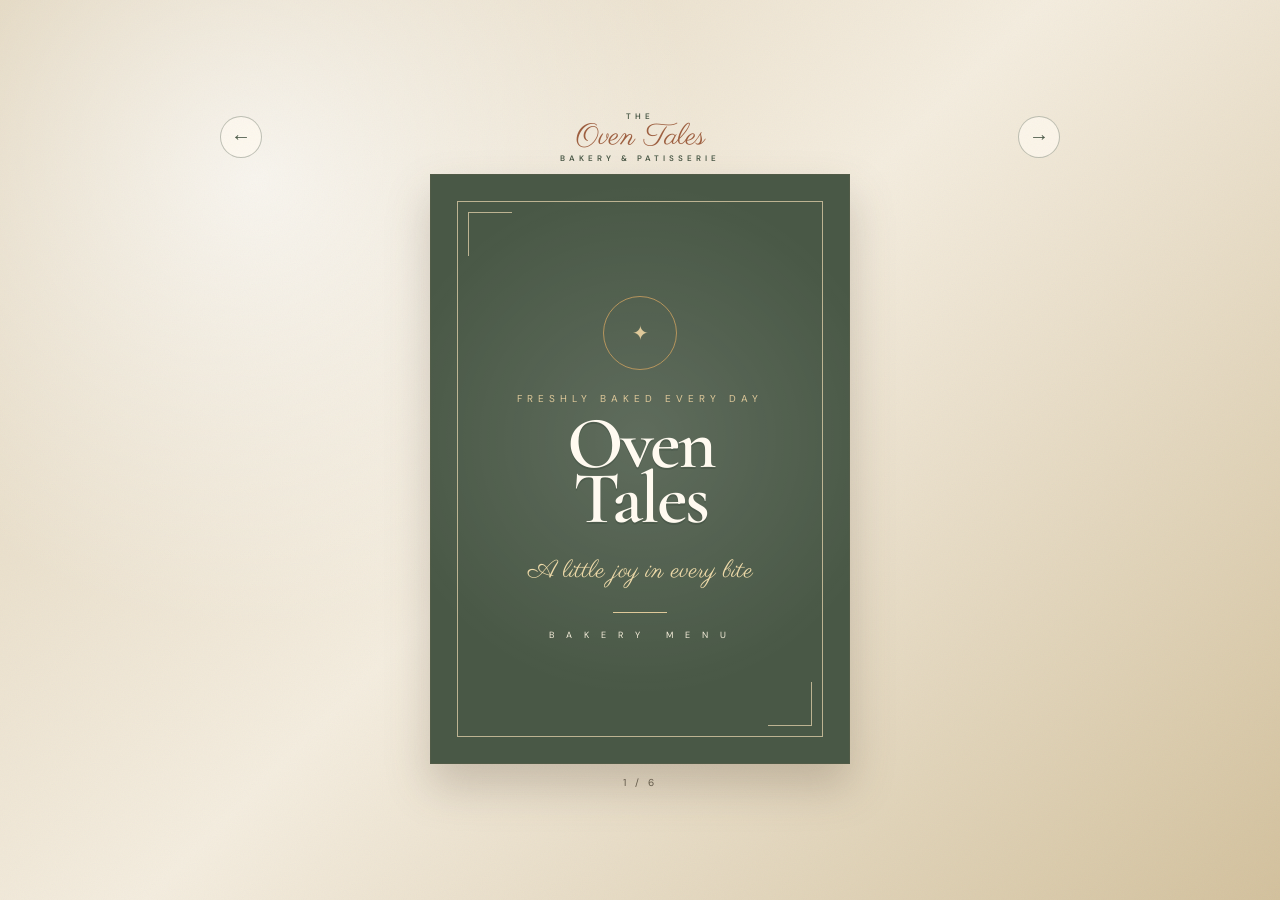
==== index.html @ b7fbc7d6 "first commit" ====
<!doctype html>
<html lang="en">
  <head>
    <meta charset="UTF-8" />
    <meta name="viewport" content="width=device-width, initial-scale=1.0" />
    <title>Oven Tales Bakery Menu</title>
    <link rel="preconnect" href="https://fonts.googleapis.com" />
    <link rel="preconnect" href="https://fonts.gstatic.com" crossorigin />
    <link
      href="https://fonts.googleapis.com/css2?family=Cormorant+Garamond:wght@500;600;700&family=DM+Sans:wght@400;500;600&family=Parisienne&display=swap"
      rel="stylesheet"
    />
    <link rel="stylesheet" href="style.css" />
  </head>
  <body>
    <main class="container">
      <div class="menu-header" aria-label="Oven Tales menu">
        <button class="nav-button" id="prev-page" type="button" aria-label="Previous page">&larr;</button>
        <div class="brand-mark">
          <span class="brand-kicker">THE</span>
          <span class="brand-name">Oven Tales</span>
          <span class="brand-subtitle">BAKERY &amp; PATISSERIE</span>
        </div>
        <button class="nav-button" id="next-page" type="button" aria-label="Next page">&rarr;</button>
      </div>

      <div class="book-wrapper">
        <div class="pages" id="menu-book">
          <article class="page page-num-1 cover-page">
            <div class="cover-border">
              <div class="wheat-mark" aria-hidden="true">
                <span>✦</span>
              </div>
              <p class="cover-kicker">FRESHLY BAKED EVERY DAY</p>
              <h1>Oven<br />Tales</h1>
              <p class="cover-script">A little joy in every bite</p>
              <div class="cover-divider"></div>
              <p class="cover-menu">B A K E R Y &nbsp; M E N U</p>
            </div>
          </article>

          <article class="page page-num-2 menu-page">
            <div class="menu-heading">
              <p class="section-number">01</p>
              <h2>Morning<br />Bakes</h2>
              <p class="section-note">Golden from the oven</p>
            </div>
            <div class="menu-list">
              <div class="menu-item">
                <div><h3>Butter Croissant</h3><p>Flaky, honey-glazed layers</p></div>
                <strong>₹145</strong>
              </div>
              <div class="menu-item">
                <div><h3>Almond Pain Au Chocolat</h3><p>Dark chocolate, toasted almonds</p></div>
                <strong>₹195</strong>
              </div>
              <div class="menu-item">
                <div><h3>Cinnamon Roll</h3><p>Brown sugar, cream cheese glaze</p></div>
                <strong>₹165</strong>
              </div>
              <div class="menu-item">
                <div><h3>Blueberry Danish</h3><p>Vanilla cream, fresh berries</p></div>
                <strong>₹185</strong>
              </div>
            </div>
          </article>

          <article class="page page-num-3 menu-page warm-page">
            <div class="menu-heading">
              <p class="section-number">02</p>
              <h2>Fresh<br />Breads</h2>
              <p class="section-note">Slow fermented &amp; crusty</p>
            </div>
            <div class="menu-list">
              <div class="menu-item">
                <div><h3>Rustic Sourdough</h3><p>48-hour fermented loaf</p></div>
                <strong>₹240</strong>
              </div>
              <div class="menu-item">
                <div><h3>Rosemary Focaccia</h3><p>Olive oil, sea salt, herbs</p></div>
                <strong>₹220</strong>
              </div>
              <div class="menu-item">
                <div><h3>Country Baguette</h3><p>Crisp crust, soft centre</p></div>
                <strong>₹180</strong>
              </div>
              <div class="menu-item">
                <div><h3>Multigrain Loaf</h3><p>Seeds, oats, honey</p></div>
                <strong>₹260</strong>
              </div>
            </div>
          </article>

          <article class="page page-num-4 menu-page">
            <div class="menu-heading">
              <p class="section-number">03</p>
              <h2>Cakes &amp;<br />Patisserie</h2>
              <p class="section-note">Made for sweet moments</p>
            </div>
            <div class="menu-list">
              <div class="menu-item">
                <div><h3>Tiramisu</h3><p>Espresso, mascarpone, cocoa</p></div>
                <strong>₹280</strong>
              </div>
              <div class="menu-item">
                <div><h3>Chocolate Mousse</h3><p>70% dark chocolate, cream</p></div>
                <strong>₹260</strong>
              </div>
              <div class="menu-item">
                <div><h3>Berry Chantilly</h3><p>Sponge, berries, vanilla cream</p></div>
                <strong>₹295</strong>
              </div>
              <div class="menu-item">
                <div><h3>Caramel Eclair</h3><p>Choux, salted caramel custard</p></div>
                <strong>₹210</strong>
              </div>
            </div>
          </article>

          <article class="page page-num-5 menu-page warm-page">
            <div class="menu-heading">
              <p class="section-number">04</p>
              <h2>Coffee &amp;<br />Drinks</h2>
              <p class="section-note">The perfect pairing</p>
            </div>
            <div class="menu-list">
              <div class="menu-item">
                <div><h3>Café Latte</h3><p>Espresso, steamed milk</p></div>
                <strong>₹180</strong>
              </div>
              <div class="menu-item">
                <div><h3>Vienna Mocha</h3><p>Cocoa, espresso, whipped cream</p></div>
                <strong>₹210</strong>
              </div>
              <div class="menu-item">
                <div><h3>Belgian Hot Chocolate</h3><p>Rich chocolate, vanilla</p></div>
                <strong>₹225</strong>
              </div>
              <div class="menu-item">
                <div><h3>Berry Iced Tea</h3><p>Black tea, berries, citrus</p></div>
                <strong>₹195</strong>
              </div>
            </div>
          </article>

          <article class="page page-num-6 end-page">
            <div class="cover-border">
              <p class="end-kicker">VISIT US</p>
              <h2>Made with love,<br />served with a smile.</h2>
              <div class="end-details">
                <p>12 Willow Lane, Bengaluru</p>
                <p>Mon–Sun · 8:00 AM–9:00 PM</p>
                <p class="phone">+91 98765 43210</p>
              </div>
              <p class="cover-script">Stay for a while</p>
            </div>
          </article>
        </div>
      </div>
      <p class="page-indicator"><span id="current-page">1</span> / 6</p>
    </main>

    <script
      src="https://code.jquery.com/jquery-3.7.1.min.js"
      integrity="sha256-/JqT3SQfawRcv/BIHPThkBvs0OEvtFFmqPF/lYI/Cxo="
      crossorigin="anonymous"
    ></script>
    <script src="app.js"></script>
  </body>
</html>
---- style.css ----
@import url("https://fonts.googleapis.com/css2?family=Cormorant+Garamond:wght@500;600;700&family=DM+Sans:wght@400;500;600&family=Parisienne&display=swap");

*,
*::before,
*::after {
  box-sizing: border-box;
}

:root {
  --cream: #f5ead7;
  --paper: #fffaf0;
  --ink: #343126;
  --green: #495846;
  --gold: #b6955d;
  --rust: #9d5d3d;
}

body {
  margin: 0;
  min-height: 100vh;
  color: var(--ink);
  background:
    radial-gradient(
      circle at 20% 20%,
      rgba(255, 255, 255, 0.7),
      transparent 28rem
    ),
    linear-gradient(135deg, #dfd2b7 0%, #f4eddf 48%, #d3c19d 100%);
  font-family: "DM Sans", sans-serif;
  overflow-x: hidden;
}

body::before {
  content: "";
  position: fixed;
  inset: 0;
  opacity: 0.16;
  pointer-events: none;
  background-image: url("data:image/svg+xml,%3Csvg xmlns='http://www.w3.org/2000/svg' width='100' height='100'%3E%3Cfilter id='n'%3E%3CfeTurbulence type='fractalNoise' baseFrequency='.85' numOctaves='2' stitchTiles='stitch'/%3E%3C/filter%3E%3Crect width='100%25' height='100%25' filter='url(%23n)' opacity='.28'/%3E%3C/svg%3E");
}

.container {
  min-height: 100vh;
  display: flex;
  flex-direction: column;
  align-items: center;
  justify-content: center;
  padding: 20px;
}

.menu-header {
  width: min(840px, calc(100vw - 40px));
  display: grid;
  grid-template-columns: 72px 1fr 72px;
  align-items: center;
  margin-bottom: 12px;
}

.brand-mark {
  justify-self: center;
  display: grid;
  text-align: center;
  line-height: 1;
}

.brand-kicker,
.brand-subtitle {
  font-size: 8px;
  letter-spacing: 4px;
  color: var(--green);
  font-weight: 600;
}

.brand-name {
  margin: 2px 0;
  color: var(--rust);
  font-family: "Parisienne", cursive;
  font-size: 30px;
}

.nav-button {
  width: 42px;
  height: 42px;
  border: 1px solid rgba(73, 88, 70, 0.35);
  border-radius: 50%;
  background: rgba(255, 250, 240, 0.72);
  color: var(--green);
  font-size: 20px;
  cursor: pointer;
  transition: 180ms ease;
  justify-self: start;
}

.nav-button:last-child {
  justify-self: end;
}

.nav-button:hover {
  background: var(--green);
  color: white;
  transform: translateY(-2px);
}

.book-wrapper {
  position: relative;
  width: min(840px, calc(100vw - 40px));
  height: 590px;
  filter: drop-shadow(0 22px 22px rgba(63, 47, 28, 0.22));
}

.pages {
  user-select: none;
}

.pages .page {
  background:
    linear-gradient(
      90deg,
      rgba(124, 92, 55, 0.06),
      transparent 4%,
      transparent 96%,
      rgba(124, 92, 55, 0.07)
    ),
    var(--paper);
  overflow: hidden;
  border: 1px solid rgba(137, 112, 78, 0.12);
}

.cover-page,
.end-page {
  background:
    radial-gradient(
      circle at 50% 45%,
      rgba(255, 255, 255, 0.12),
      transparent 16rem
    ),
    var(--green) !important;
  color: #fffaf0;
  text-align: center;
}

.cover-border {
  position: absolute;
  inset: 26px;
  border: 1px solid rgba(238, 218, 178, 0.7);
  display: flex;
  flex-direction: column;
  align-items: center;
  justify-content: center;
  padding: 30px;
}

.cover-border::before,
.cover-border::after {
  content: "";
  position: absolute;
  width: 44px;
  height: 44px;
  border-style: solid;
  border-color: rgba(238, 218, 178, 0.7);
}

.cover-border::before {
  left: 10px;
  top: 10px;
  border-width: 1px 0 0 1px;
}

.cover-border::after {
  right: 10px;
  bottom: 10px;
  border-width: 0 1px 1px 0;
}

.wheat-mark {
  width: 74px;
  height: 74px;
  border: 1px solid var(--gold);
  border-radius: 50%;
  display: grid;
  place-items: center;
  color: #dfc99a;
  margin-bottom: 22px;
  font-size: 20px;
}

.cover-kicker,
.end-kicker {
  margin: 0 0 12px;
  font-size: 10px;
  letter-spacing: 5px;
  color: #dfc99a;
}

.cover-page h1 {
  margin: 0;
  font-family: "Cormorant Garamond", serif;
  font-size: 74px;
  line-height: 0.74;
  font-weight: 600;
  letter-spacing: -3px;
  text-shadow: 0 2px rgba(28, 45, 34, 0.2);
}

.cover-script {
  margin: 28px 0 18px;
  font-family: "Parisienne", cursive;
  font-size: 25px;
  color: #eedaa9;
}

.cover-divider {
  width: 54px;
  height: 1px;
  background: #dfc99a;
  margin: 6px 0 16px;
}

.cover-menu {
  margin: 0;
  font-size: 9px;
  letter-spacing: 5px;
  color: #f7efdc;
}

.menu-page {
  display: flex;
  flex-direction: column;
  padding: 42px 44px 34px;
  background:
    radial-gradient(
      circle at 85% 15%,
      rgba(182, 149, 93, 0.08),
      transparent 7rem
    ),
    linear-gradient(
      90deg,
      transparent 49.8%,
      rgba(143, 116, 79, 0.08) 50%,
      transparent 50.2%
    );
}

.menu-page::after {
  content: "";
  position: absolute;
  right: 24px;
  bottom: 24px;
  width: 42px;
  height: 42px;
  border-right: 1px solid rgba(182, 149, 93, 0.35);
  border-bottom: 1px solid rgba(182, 149, 93, 0.35);
}

.warm-page {
  background:
    radial-gradient(
      circle at 15% 80%,
      rgba(157, 93, 61, 0.06),
      transparent 8rem
    ),
    var(--paper);
}

.menu-heading {
  height: 178px;
  border-bottom: 1px solid rgba(73, 88, 70, 0.18);
  position: relative;
  text-align: center;
}

.section-number {
  position: absolute;
  top: 2px;
  left: 0;
  margin: 0;
  color: var(--gold);
  font-family: "Cormorant Garamond", serif;
  font-size: 13px;
  letter-spacing: 2px;
}

.menu-heading h2 {
  margin: 5px 0 4px;
  color: var(--green);
  font-family: "Cormorant Garamond", serif;
  font-size: 44px;
  line-height: 0.88;
  font-weight: 600;
  letter-spacing: -1px;
}

.section-note {
  margin: 12px 0 0;
  font-family: "Parisienne", cursive;
  color: var(--rust);
  font-size: 18px;
}

.menu-list {
  flex: 1;
  display: flex;
  flex-direction: column;
  justify-content: space-around;
  padding: 12px 4px 4px;
}

.menu-item {
  display: grid;
  grid-template-columns: 1fr auto;
  gap: 16px;
  align-items: end;
  border-bottom: 1px dotted rgba(73, 88, 70, 0.22);
  padding: 8px 0 9px;
}

.menu-item h3 {
  margin: 0 0 4px;
  color: var(--ink);
  font-family: "Cormorant Garamond", serif;
  font-size: 19px;
  line-height: 1;
  font-weight: 700;
}

.menu-item p {
  margin: 0;
  color: #817966;
  font-size: 10px;
  letter-spacing: 0.2px;
}

.menu-item strong {
  color: var(--rust);
  font-family: "Cormorant Garamond", serif;
  font-size: 18px;
  min-width: 54px;
  text-align: right;
}

.end-page h2 {
  margin: 18px 0 28px;
  font-family: "Cormorant Garamond", serif;
  font-size: 38px;
  line-height: 1;
  font-weight: 600;
}

.end-details {
  font-size: 10px;
  line-height: 1.7;
  letter-spacing: 1px;
  text-transform: uppercase;
  color: #e7dcc2;
}

.end-details p {
  margin: 3px 0;
}

.end-details .phone {
  color: #eedaa9;
  margin-top: 12px;
}

.page-indicator {
  margin: 12px 0 0;
  color: #655d4d;
  font-size: 10px;
  letter-spacing: 3px;
}

.pages .page-wrapper {
  background: transparent;
}

@media (max-width: 900px) {
  .container {
    justify-content: flex-start;
    padding-top: 18px;
  }

  .book-wrapper {
    height: min(590px, calc((100vw - 40px) * 0.702));
  }

  .menu-header {
    margin-bottom: 8px;
  }
}

@media (max-width: 520px) {
  .container {
    padding: 10px;
  }

  .menu-header,
  .book-wrapper {
    width: calc(100vw - 20px);
  }

  .menu-header {
    grid-template-columns: 44px 1fr 44px;
  }

  .nav-button {
    width: 36px;
    height: 36px;
  }

  .brand-name {
    font-size: 24px;
  }

  .book-wrapper {
    height: calc((100vw - 20px) * 1.404);
  }

  .cover-border {
    inset: 14px;
  }

  .menu-page {
    padding: 20px 20px 16px;
  }

  .menu-heading {
    height: 130px;
  }

  .menu-heading h2 {
    font-size: 31px;
  }

  .menu-item h3 {
    font-size: 15px;
  }

  .menu-item p {
    font-size: 8px;
  }

  .menu-item strong {
    font-size: 14px;
  }
}
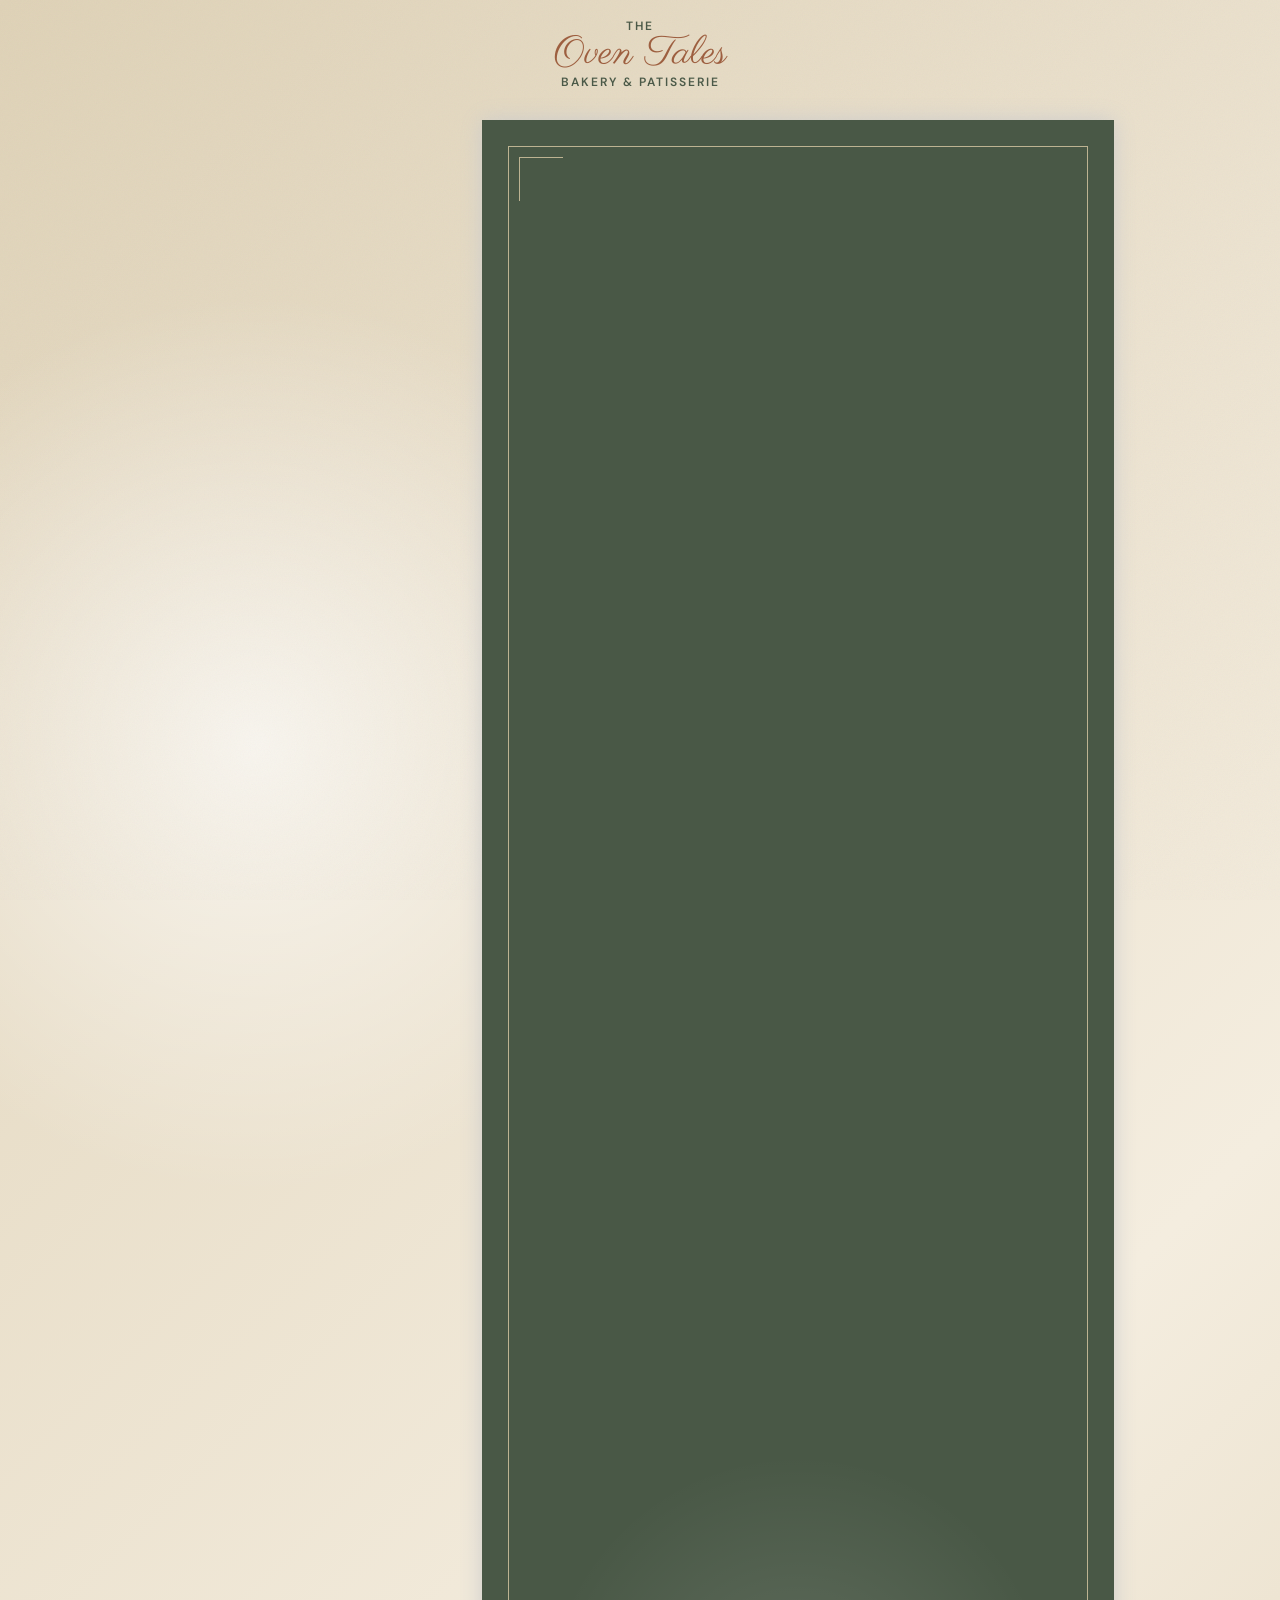
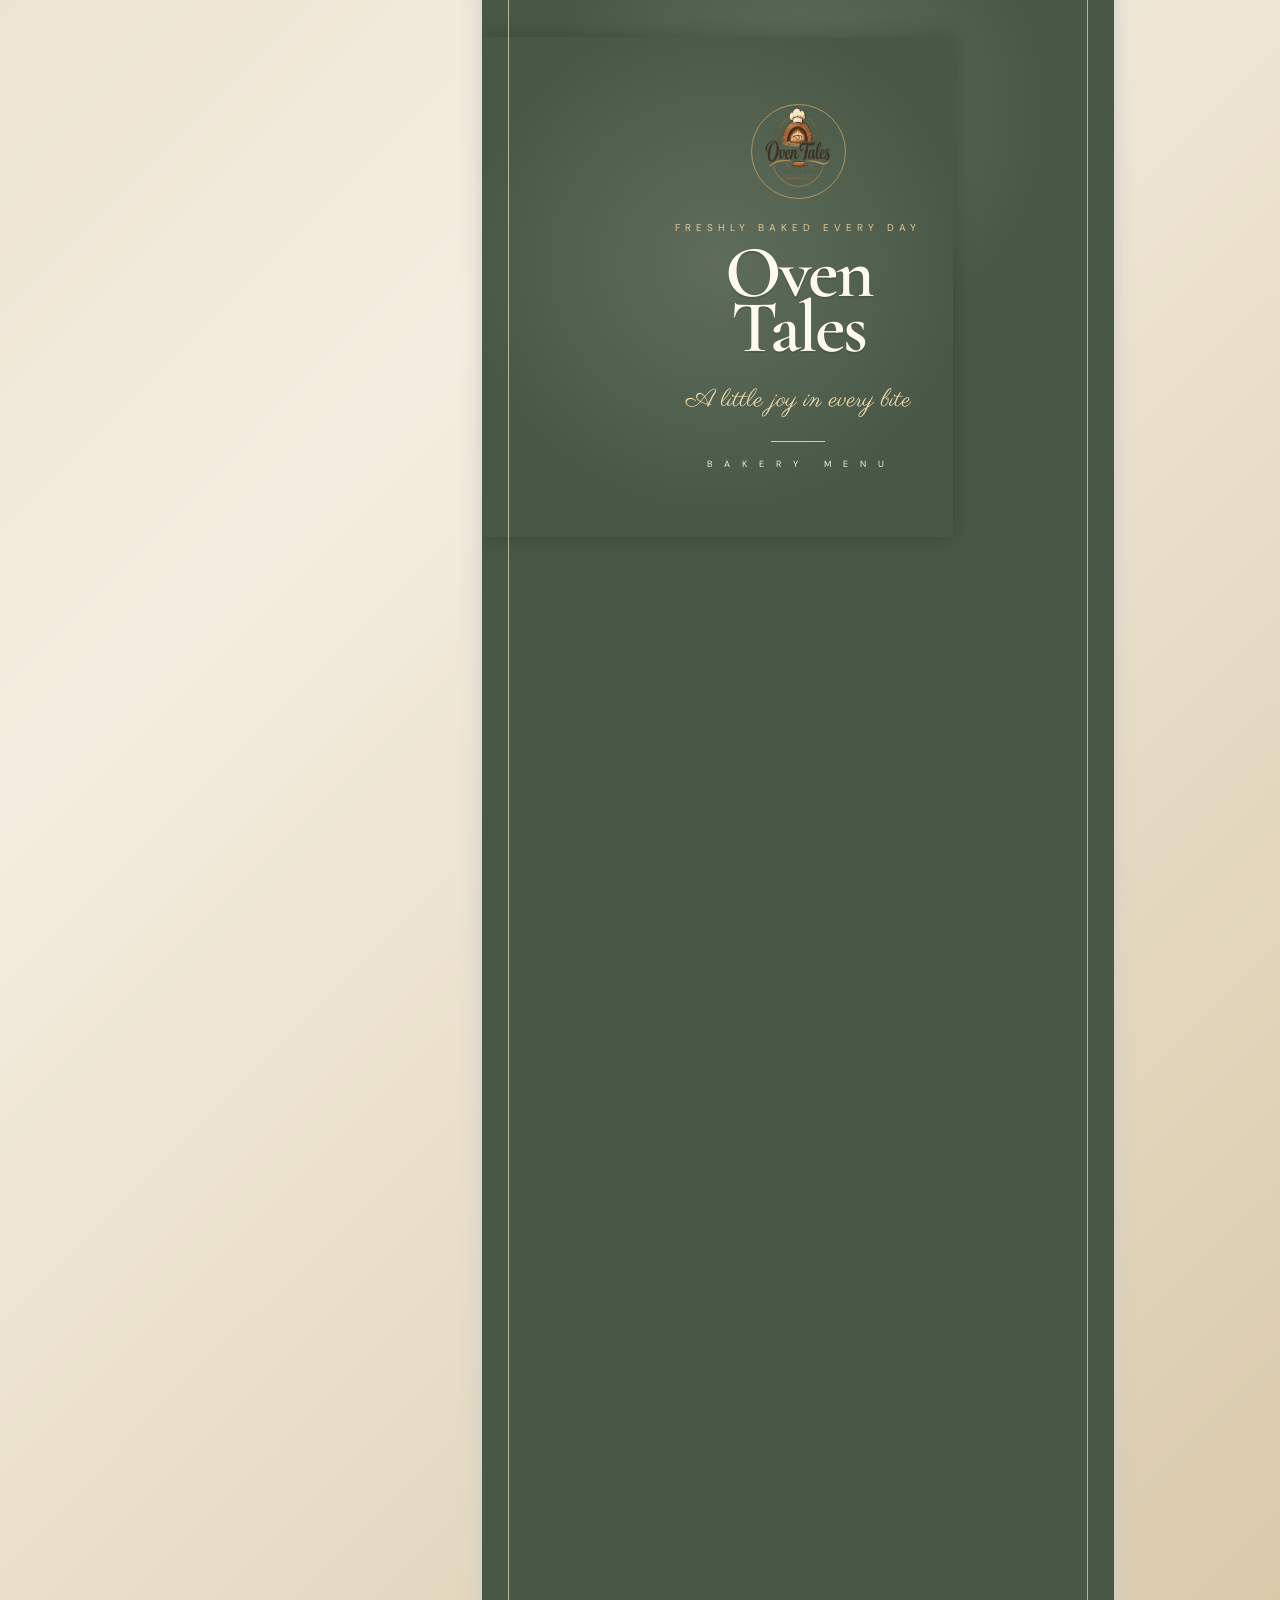
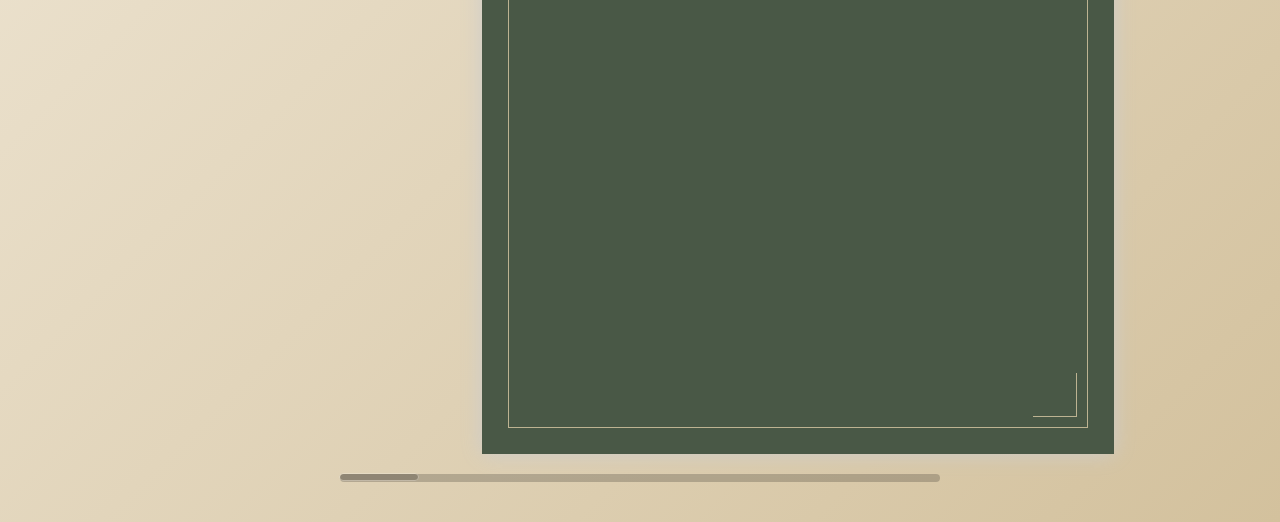
==== commit 0348d2c3: "fix the page flip glich" ====
--- a/index.html
+++ b/index.html
@@ -1,170 +1,450 @@
 <!doctype html>
 <html lang="en">
   <head>
-    <meta charset="UTF-8" />
-    <meta name="viewport" content="width=device-width, initial-scale=1.0" />
-    <title>Oven Tales Bakery Menu</title>
-    <link rel="preconnect" href="https://fonts.googleapis.com" />
-    <link rel="preconnect" href="https://fonts.gstatic.com" crossorigin />
-    <link
-      href="https://fonts.googleapis.com/css2?family=Cormorant+Garamond:wght@500;600;700&family=DM+Sans:wght@400;500;600&family=Parisienne&display=swap"
-      rel="stylesheet"
-    />
-    <link rel="stylesheet" href="style.css" />
+    <script
+      type="text/javascript"
+      src="public/extras/jquery.min.1.7.js"
+    ></script>
+    <script
+      type="text/javascript"
+      src="public/extras/jquery-ui-1.8.20.custom.min.js"
+    ></script>
+    <script
+      type="text/javascript"
+      src="public/extras/jquery.mousewheel.min.js"
+    ></script>
+    <script
+      type="text/javascript"
+      src="public/extras/modernizr.2.5.3.min.js"
+    ></script>
+    <script type="text/javascript" src="public/lib/hash.js"></script>
   </head>
   <body>
-    <main class="container">
+    <div id="canvas">
       <div class="menu-header" aria-label="Oven Tales menu">
-        <button class="nav-button" id="prev-page" type="button" aria-label="Previous page">&larr;</button>
         <div class="brand-mark">
           <span class="brand-kicker">THE</span>
           <span class="brand-name">Oven Tales</span>
           <span class="brand-subtitle">BAKERY &amp; PATISSERIE</span>
         </div>
-        <button class="nav-button" id="next-page" type="button" aria-label="Next page">&rarr;</button>
       </div>
 
-      <div class="book-wrapper">
-        <div class="pages" id="menu-book">
-          <article class="page page-num-1 cover-page">
-            <div class="cover-border">
-              <div class="wheat-mark" aria-hidden="true">
-                <span>✦</span>
-              </div>
-              <p class="cover-kicker">FRESHLY BAKED EVERY DAY</p>
-              <h1>Oven<br />Tales</h1>
-              <p class="cover-script">A little joy in every bite</p>
-              <div class="cover-divider"></div>
-              <p class="cover-menu">B A K E R Y &nbsp; M E N U</p>
-            </div>
-          </article>
-
-          <article class="page page-num-2 menu-page">
-            <div class="menu-heading">
-              <p class="section-number">01</p>
-              <h2>Morning<br />Bakes</h2>
-              <p class="section-note">Golden from the oven</p>
-            </div>
-            <div class="menu-list">
-              <div class="menu-item">
-                <div><h3>Butter Croissant</h3><p>Flaky, honey-glazed layers</p></div>
-                <strong>₹145</strong>
-              </div>
-              <div class="menu-item">
-                <div><h3>Almond Pain Au Chocolat</h3><p>Dark chocolate, toasted almonds</p></div>
-                <strong>₹195</strong>
-              </div>
-              <div class="menu-item">
-                <div><h3>Cinnamon Roll</h3><p>Brown sugar, cream cheese glaze</p></div>
-                <strong>₹165</strong>
-              </div>
-              <div class="menu-item">
-                <div><h3>Blueberry Danish</h3><p>Vanilla cream, fresh berries</p></div>
-                <strong>₹185</strong>
-              </div>
-            </div>
-          </article>
-
-          <article class="page page-num-3 menu-page warm-page">
-            <div class="menu-heading">
-              <p class="section-number">02</p>
-              <h2>Fresh<br />Breads</h2>
-              <p class="section-note">Slow fermented &amp; crusty</p>
-            </div>
-            <div class="menu-list">
-              <div class="menu-item">
-                <div><h3>Rustic Sourdough</h3><p>48-hour fermented loaf</p></div>
-                <strong>₹240</strong>
-              </div>
-              <div class="menu-item">
-                <div><h3>Rosemary Focaccia</h3><p>Olive oil, sea salt, herbs</p></div>
-                <strong>₹220</strong>
-              </div>
-              <div class="menu-item">
-                <div><h3>Country Baguette</h3><p>Crisp crust, soft centre</p></div>
-                <strong>₹180</strong>
-              </div>
-              <div class="menu-item">
-                <div><h3>Multigrain Loaf</h3><p>Seeds, oats, honey</p></div>
-                <strong>₹260</strong>
-              </div>
-            </div>
-          </article>
-
-          <article class="page page-num-4 menu-page">
-            <div class="menu-heading">
-              <p class="section-number">03</p>
-              <h2>Cakes &amp;<br />Patisserie</h2>
-              <p class="section-note">Made for sweet moments</p>
-            </div>
-            <div class="menu-list">
-              <div class="menu-item">
-                <div><h3>Tiramisu</h3><p>Espresso, mascarpone, cocoa</p></div>
-                <strong>₹280</strong>
-              </div>
-              <div class="menu-item">
-                <div><h3>Chocolate Mousse</h3><p>70% dark chocolate, cream</p></div>
-                <strong>₹260</strong>
-              </div>
-              <div class="menu-item">
-                <div><h3>Berry Chantilly</h3><p>Sponge, berries, vanilla cream</p></div>
-                <strong>₹295</strong>
-              </div>
-              <div class="menu-item">
-                <div><h3>Caramel Eclair</h3><p>Choux, salted caramel custard</p></div>
-                <strong>₹210</strong>
-              </div>
-            </div>
-          </article>
-
-          <article class="page page-num-5 menu-page warm-page">
-            <div class="menu-heading">
-              <p class="section-number">04</p>
-              <h2>Coffee &amp;<br />Drinks</h2>
-              <p class="section-note">The perfect pairing</p>
-            </div>
-            <div class="menu-list">
-              <div class="menu-item">
-                <div><h3>Café Latte</h3><p>Espresso, steamed milk</p></div>
-                <strong>₹180</strong>
-              </div>
-              <div class="menu-item">
-                <div><h3>Vienna Mocha</h3><p>Cocoa, espresso, whipped cream</p></div>
-                <strong>₹210</strong>
-              </div>
-              <div class="menu-item">
-                <div><h3>Belgian Hot Chocolate</h3><p>Rich chocolate, vanilla</p></div>
-                <strong>₹225</strong>
-              </div>
-              <div class="menu-item">
-                <div><h3>Berry Iced Tea</h3><p>Black tea, berries, citrus</p></div>
-                <strong>₹195</strong>
-              </div>
-            </div>
-          </article>
-
-          <article class="page page-num-6 end-page">
-            <div class="cover-border">
-              <p class="end-kicker">VISIT US</p>
-              <h2>Made with love,<br />served with a smile.</h2>
-              <div class="end-details">
-                <p>12 Willow Lane, Bengaluru</p>
-                <p>Mon–Sun · 8:00 AM–9:00 PM</p>
-                <p class="phone">+91 98765 43210</p>
-              </div>
-              <p class="cover-script">Stay for a while</p>
-            </div>
-          </article>
+      <div id="book-zoom">
+        <div class="sample-docs">
+          <div class="hard cover-page">
+            <article class="page page-num-1 cover-page">
+              <div class="cover-border">
+                <div class="wheat-mark" aria-hidden="true">
+                  <span><img src="./public/pics/backery_logo.png" alt="backery_logo"></span>
+                </div>
+                <p class="cover-kicker">FRESHLY BAKED EVERY DAY</p>
+                <h1>Oven<br />Tales</h1>
+                <p class="cover-script">A little joy in every bite</p>
+                <div class="cover-divider"></div>
+                <p class="cover-menu">B A K E R Y &nbsp; M E N U</p>
+              </div>
+            </article>
+          </div>
+          <div class="hard">
+            <article class="page page-num-2 menu-page">
+              <div class="menu-heading">
+                <p class="section-number">01</p>
+                <h2>Morning<br />Bakes</h2>
+                <p class="section-note">Golden from the oven</p>
+              </div>
+              <div class="menu-list">
+                <div class="menu-item">
+                  <div>
+                    <h3>Butter Croissant</h3>
+                    <p>Flaky, honey-glazed layers</p>
+                  </div>
+                  <strong>₹145</strong>
+                </div>
+                <div class="menu-item">
+                  <div>
+                    <h3>Almond Pain Au Chocolat</h3>
+                    <p>Dark chocolate, toasted almonds</p>
+                  </div>
+                  <strong>₹195</strong>
+                </div>
+                <div class="menu-item">
+                  <div>
+                    <h3>Cinnamon Roll</h3>
+                    <p>Brown sugar, cream cheese glaze</p>
+                  </div>
+                  <strong>₹165</strong>
+                </div>
+                <div class="menu-item">
+                  <div>
+                    <h3>Blueberry Danish</h3>
+                    <p>Vanilla cream, fresh berries</p>
+                  </div>
+                  <strong>₹185</strong>
+                </div>
+              </div>
+            </article>
+          </div>
+          
+          <div class="page">
+            <article class="page page-num-3 menu-page warm-page">
+              <div class="menu-heading">
+                <p class="section-number">02</p>
+                <h2>Fresh<br />Breads</h2>
+                <p class="section-note">Slow fermented &amp; crusty</p>
+              </div>
+              <div class="menu-list">
+                <div class="menu-item">
+                  <div>
+                    <h3>Rustic Sourdough</h3>
+                    <p>48-hour fermented loaf</p>
+                  </div>
+                  <strong>₹240</strong>
+                </div>
+                <div class="menu-item">
+                  <div>
+                    <h3>Rosemary Focaccia</h3>
+                    <p>Olive oil, sea salt, herbs</p>
+                  </div>
+                  <strong>₹220</strong>
+                </div>
+                <div class="menu-item">
+                  <div>
+                    <h3>Country Baguette</h3>
+                    <p>Crisp crust, soft centre</p>
+                  </div>
+                  <strong>₹180</strong>
+                </div>
+                <div class="menu-item">
+                  <div>
+                    <h3>Multigrain Loaf</h3>
+                    <p>Seeds, oats, honey</p>
+                  </div>
+                  <strong>₹260</strong>
+                </div>
+              </div>
+            </article>
+          </div>
+          <div class="page">
+            <article class="page page-num-4 menu-page">
+              <div class="menu-heading">
+                <p class="section-number">03</p>
+                <h2>Cakes &amp;<br />Patisserie</h2>
+                <p class="section-note">Made for sweet moments</p>
+              </div>
+              <div class="menu-list">
+                <div class="menu-item">
+                  <div>
+                    <h3>Tiramisu</h3>
+                    <p>Espresso, mascarpone, cocoa</p>
+                  </div>
+                  <strong>₹280</strong>
+                </div>
+                <div class="menu-item">
+                  <div>
+                    <h3>Chocolate Mousse</h3>
+                    <p>70% dark chocolate, cream</p>
+                  </div>
+                  <strong>₹260</strong>
+                </div>
+                <div class="menu-item">
+                  <div>
+                    <h3>Berry Chantilly</h3>
+                    <p>Sponge, berries, vanilla cream</p>
+                  </div>
+                  <strong>₹295</strong>
+                </div>
+                <div class="menu-item">
+                  <div>
+                    <h3>Caramel Eclair</h3>
+                    <p>Choux, salted caramel custard</p>
+                  </div>
+                  <strong>₹210</strong>
+                </div>
+              </div>
+            </article>
+          </div>
+          <div class="hard">
+            <article class="page page-num-5 menu-page warm-page">
+              <div class="menu-heading">
+                <p class="section-number">04</p>
+                <h2>Coffee &amp;<br />Drinks</h2>
+                <p class="section-note">The perfect pairing</p>
+              </div>
+              <div class="menu-list">
+                <div class="menu-item">
+                  <div>
+                    <h3>Café Latte</h3>
+                    <p>Espresso, steamed milk</p>
+                  </div>
+                  <strong>₹180</strong>
+                </div>
+                <div class="menu-item">
+                  <div>
+                    <h3>Vienna Mocha</h3>
+                    <p>Cocoa, espresso, whipped cream</p>
+                  </div>
+                  <strong>₹210</strong>
+                </div>
+                <div class="menu-item">
+                  <div>
+                    <h3>Belgian Hot Chocolate</h3>
+                    <p>Rich chocolate, vanilla</p>
+                  </div>
+                  <strong>₹225</strong>
+                </div>
+                <div class="menu-item">
+                  <div>
+                    <h3>Berry Iced Tea</h3>
+                    <p>Black tea, berries, citrus</p>
+                  </div>
+                  <strong>₹195</strong>
+                </div>
+              </div>
+            </article>
+          </div>
+          <div class="hard">
+            <article class="page page-num-6 end-page">
+              <div class="cover-border">
+                <p class="end-kicker">VISIT US</p>
+                <h2>Made with love,<br />served with a smile.</h2>
+                <div class="end-details">
+                  <p>12 Willow Lane, Bengaluru</p>
+                  <p>Mon–Sun · 8:00 AM–9:00 PM</p>
+                  <p class="phone">+91 98765 43210</p>
+                </div>
+                <p class="cover-script">Stay for a while</p>
+              </div>
+            </article>
+          </div>
         </div>
       </div>
-      <p class="page-indicator"><span id="current-page">1</span> / 6</p>
-    </main>
-
-    <script
-      src="https://code.jquery.com/jquery-3.7.1.min.js"
-      integrity="sha256-/JqT3SQfawRcv/BIHPThkBvs0OEvtFFmqPF/lYI/Cxo="
-      crossorigin="anonymous"
-    ></script>
-    <script src="app.js"></script>
+
+      <div id="slider-bar" class="turnjs-slider">
+        <div id="slider"></div>
+      </div>
+    </div>
+
+    <script type="text/javascript">
+      function loadApp() {
+        var flipbook = $(".sample-docs");
+
+        // Check if the CSS was already loaded
+
+        if (flipbook.width() == 0 || flipbook.height() == 0) {
+          setTimeout(loadApp, 10);
+          return;
+        }
+
+        // Mousewheel
+
+        $("#book-zoom").mousewheel(function (event, delta, deltaX, deltaY) {
+          var data = $(this).data(),
+            step = 6,
+            flipbook = $(".sample-docs"),
+            actualPos = $("#slider").slider("value") * step;
+
+          if (typeof data.scrollX === "undefined") {
+            data.scrollX = actualPos;
+            data.scrollPage = flipbook.turn("page");
+          }
+
+          data.scrollX = Math.min(
+            $("#slider").slider("option", "max") * step,
+            Math.max(0, data.scrollX + deltaX),
+          );
+
+          var actualView = Math.round(data.scrollX / step),
+            page = Math.min(
+              flipbook.turn("pages"),
+              Math.max(1, actualView * 2 - 2),
+            );
+
+          if ($.inArray(data.scrollPage, flipbook.turn("view", page)) == -1) {
+            data.scrollPage = page;
+            flipbook.turn("page", page);
+          }
+
+          if (data.scrollTimer) clearInterval(data.scrollTimer);
+
+          data.scrollTimer = setTimeout(function () {
+            data.scrollX = undefined;
+            data.scrollPage = undefined;
+            data.scrollTimer = undefined;
+          }, 1000);
+        });
+
+        // Slider
+
+        $("#slider").slider({
+          min: 1,
+          max: 100,
+
+          start: function (event, ui) {
+            if (!window._thumbPreview) {
+              _thumbPreview = $("<div />", { class: "thumbnail" }).html(
+                "<div></div>",
+              );
+              setPreview(ui.value);
+              _thumbPreview.appendTo($(ui.handle));
+            } else setPreview(ui.value);
+
+            moveBar(false);
+          },
+
+          slide: function (event, ui) {
+            setPreview(ui.value);
+          },
+
+          stop: function () {
+            if (window._thumbPreview) _thumbPreview.removeClass("show");
+
+            $(".sample-docs").turn(
+              "page",
+              Math.max(1, $(this).slider("value") * 2 - 2),
+            );
+          },
+        });
+
+        // URIs
+
+        Hash.on("^page\/([0-9]*)$", {
+          yep: function (path, parts) {
+            var page = parts[1];
+
+            if (page !== undefined) {
+              if ($(".sample-docs").turn("is"))
+                $(".sample-docs").turn("page", page);
+            }
+          },
+          nop: function (path) {
+            if ($(".sample-docs").turn("is")) $(".sample-docs").turn("page", 1);
+          },
+        });
+
+        // Arrows
+
+        $(document).keydown(function (e) {
+          var previous = 37,
+            next = 39;
+
+          switch (e.keyCode) {
+            case previous:
+              $(".sample-docs").turn("previous");
+
+              break;
+            case next:
+              $(".sample-docs").turn("next");
+
+              break;
+          }
+        });
+
+        // Create the flipbook
+
+        flipbook
+          .turn({
+            elevation: 50,
+            acceleration: false,
+            gradients: true,
+            autoCenter: true,
+            duration: 1000,
+            pages: 6,
+            when: {
+              turning: function (e, page, view) {
+                var book = $(this),
+                  currentPage = book.turn("page"),
+                  pages = book.turn("pages");
+
+                if (currentPage > 3 && currentPage < pages - 3) {
+                  if (page == 1) {
+                    book.turn("page", 2).turn("stop").turn("page", page);
+                    e.preventDefault();
+                    return;
+                  } else if (page == pages) {
+                    book
+                      .turn("page", pages - 1)
+                      .turn("stop")
+                      .turn("page", page);
+                    e.preventDefault();
+                    return;
+                  }
+                } else if (page > 3 && page < pages - 3) {
+                  if (currentPage == 1) {
+                    book.turn("page", 2).turn("stop").turn("page", page);
+                    e.preventDefault();
+                    return;
+                  } else if (currentPage == pages) {
+                    book
+                      .turn("page", pages - 1)
+                      .turn("stop")
+                      .turn("page", page);
+                    e.preventDefault();
+                    return;
+                  }
+                }
+
+                Hash.go("page/" + page).update();
+
+                if (page == 1 || page == pages) $(".sample-docs .tabs").hide();
+              },
+
+              turned: function (e, page, view) {
+                var book = $(this);
+
+                $("#slider").slider("value", getViewNumber(book, page));
+
+                if (page != 1 && page != book.turn("pages"))
+                  $(".sample-docs .tabs").fadeIn(500);
+                else $(".sample-docs .tabs").hide();
+
+                book.turn("center");
+              },
+
+              start: function (e, pageObj) {
+                moveBar(true);
+              },
+
+              end: function (e, pageObj) {
+                var book = $(this);
+
+                setTimeout(function () {
+                  $("#slider").slider("value", getViewNumber(book));
+                }, 1);
+
+                moveBar(false);
+              },
+
+              //   missing: function (e, pages) {
+              //     for (var i = 0; i < pages.length; i++)
+              //       addPage(pages[i], $(this));
+              //   },
+            },
+          })
+          .turn("page", 1);
+
+        $("#slider").slider("option", "max", numberOfViews(flipbook));
+
+        flipbook.addClass("animated");
+
+        // Show canvas
+
+        $("#canvas").css({ visibility: "visible" });
+      }
+
+      // Hide canvas
+
+      $("#canvas").css({ visibility: "hidden" });
+
+      yepnope({
+        test: Modernizr.csstransforms,
+        yep: ["public/lib/turn.min.js", "public/css/jquery.ui.css"],
+        nope: [
+          "public/lib/turn.html4.min.js",
+          "public/css/jquery.ui.html4.css",
+        ],
+        both: ["public/css/docs.css", "public/js/docs.js", "./index.css"],
+        complete: loadApp,
+      });
+    </script>
   </body>
 </html>
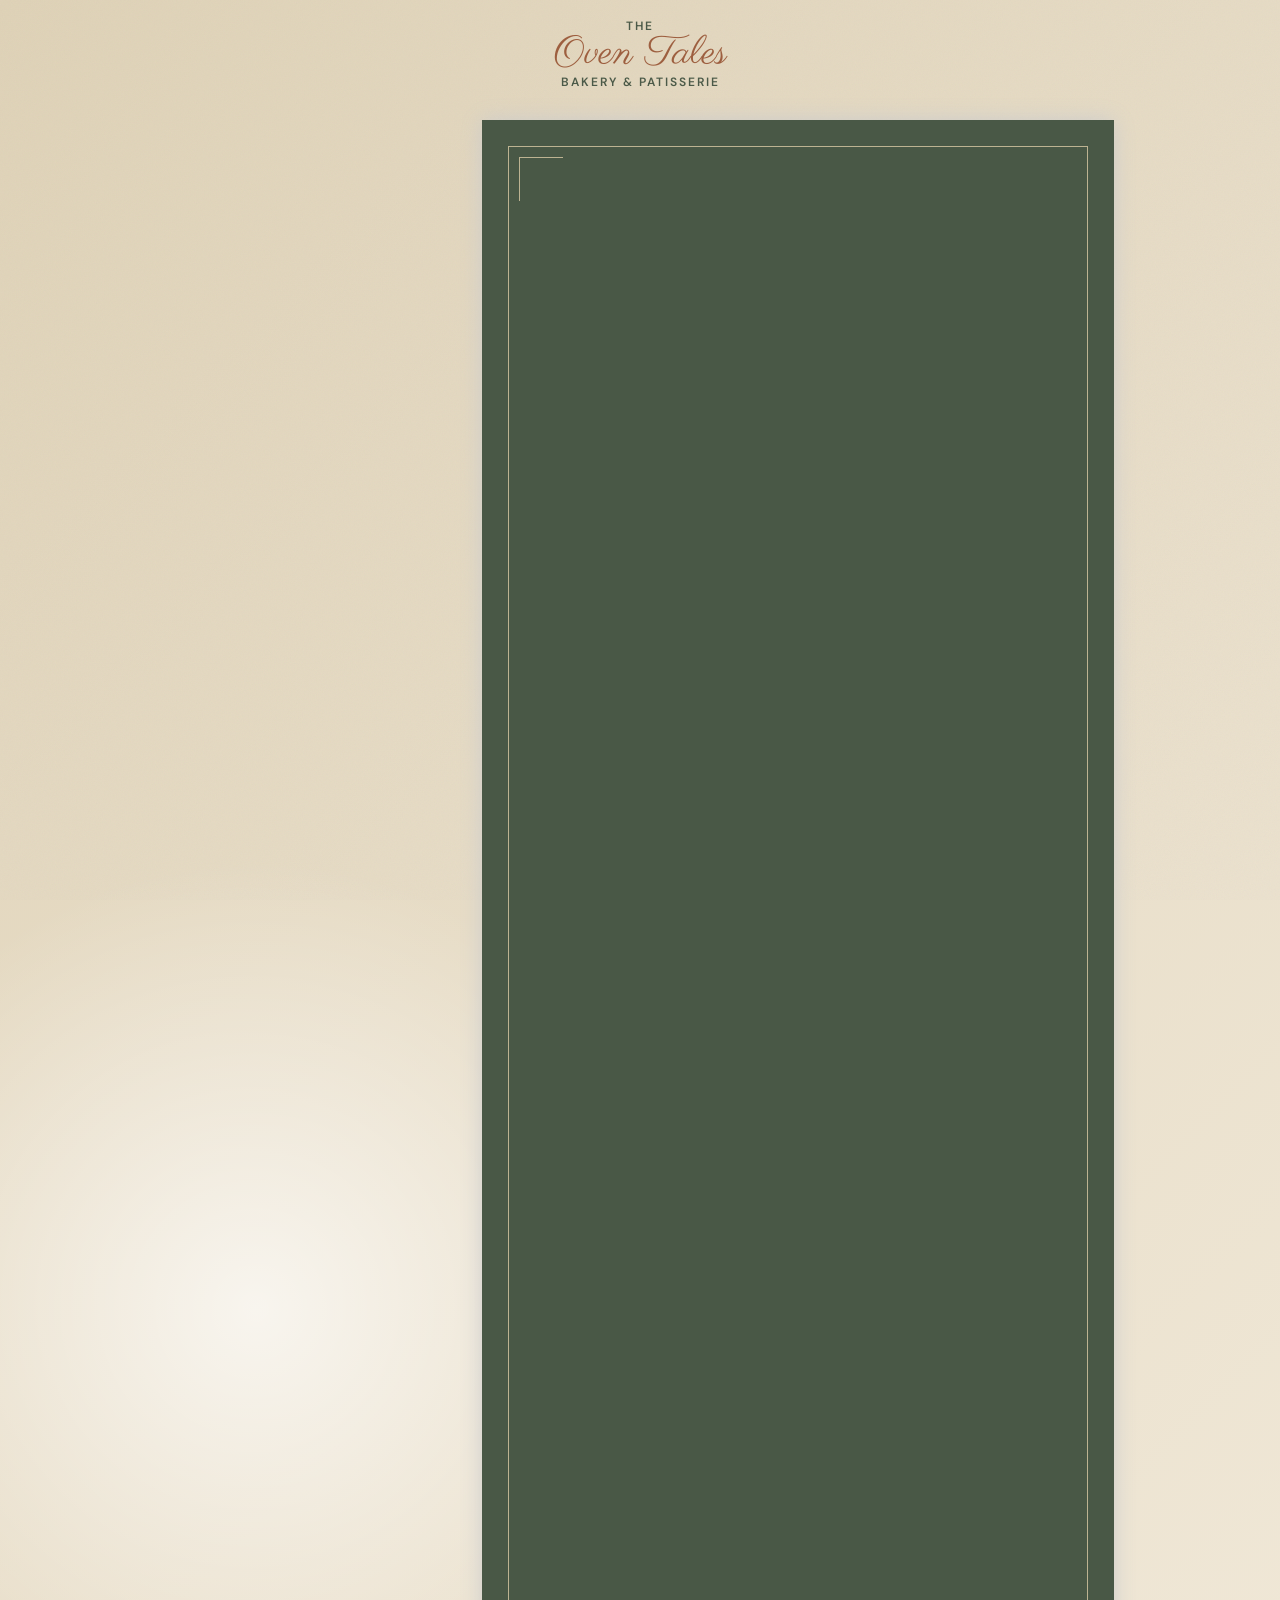
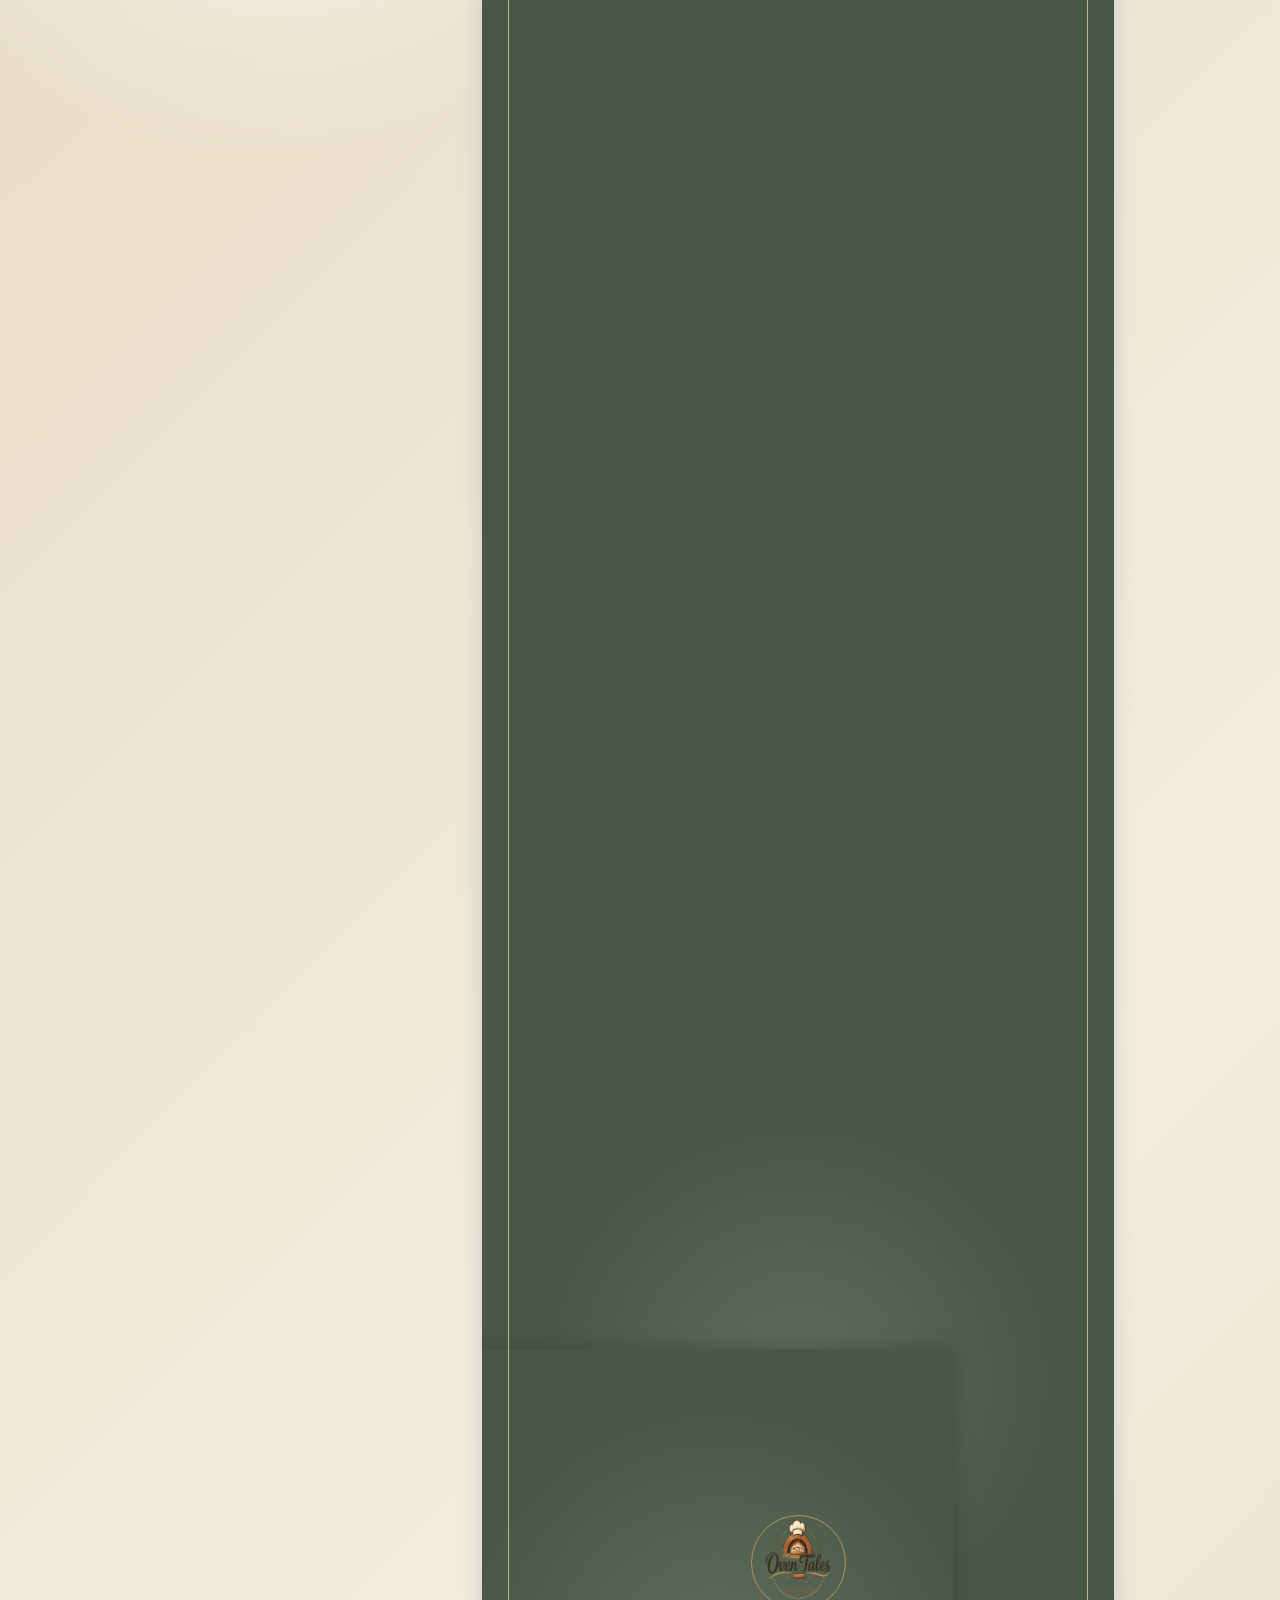
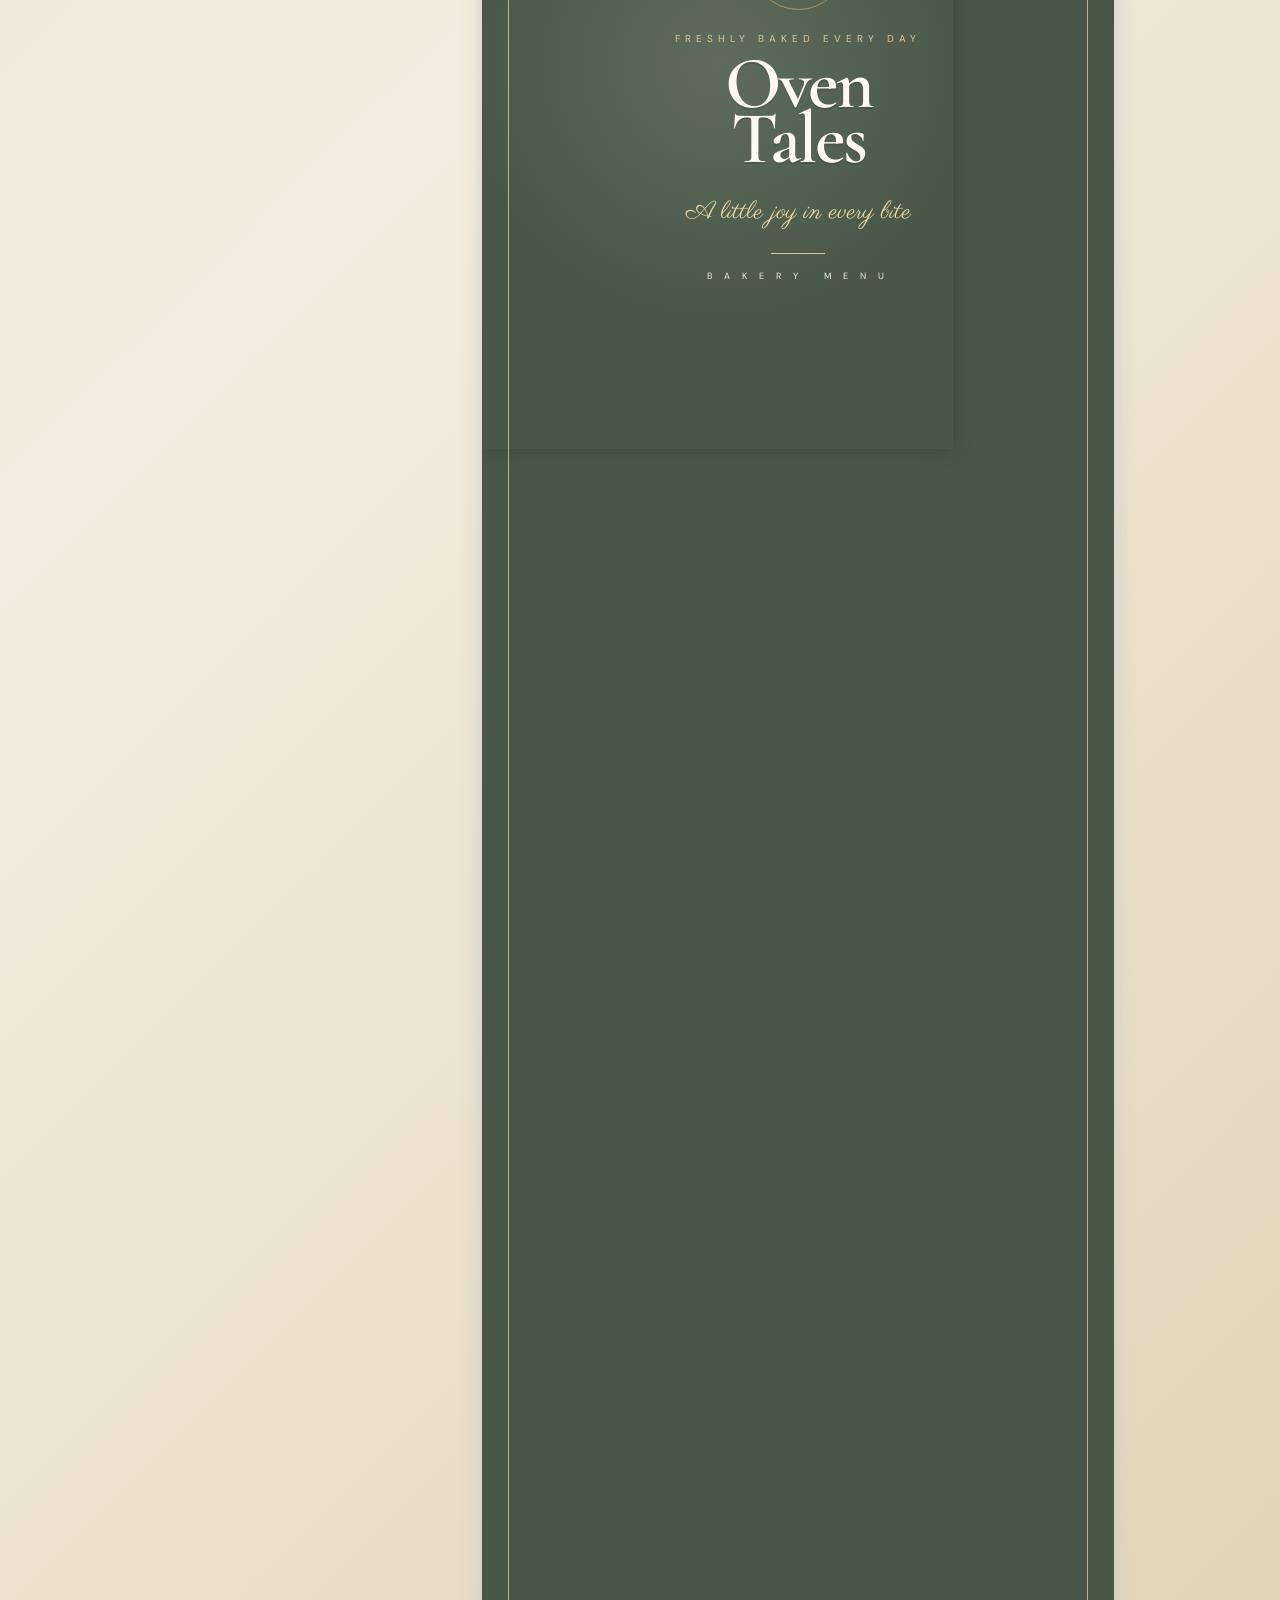
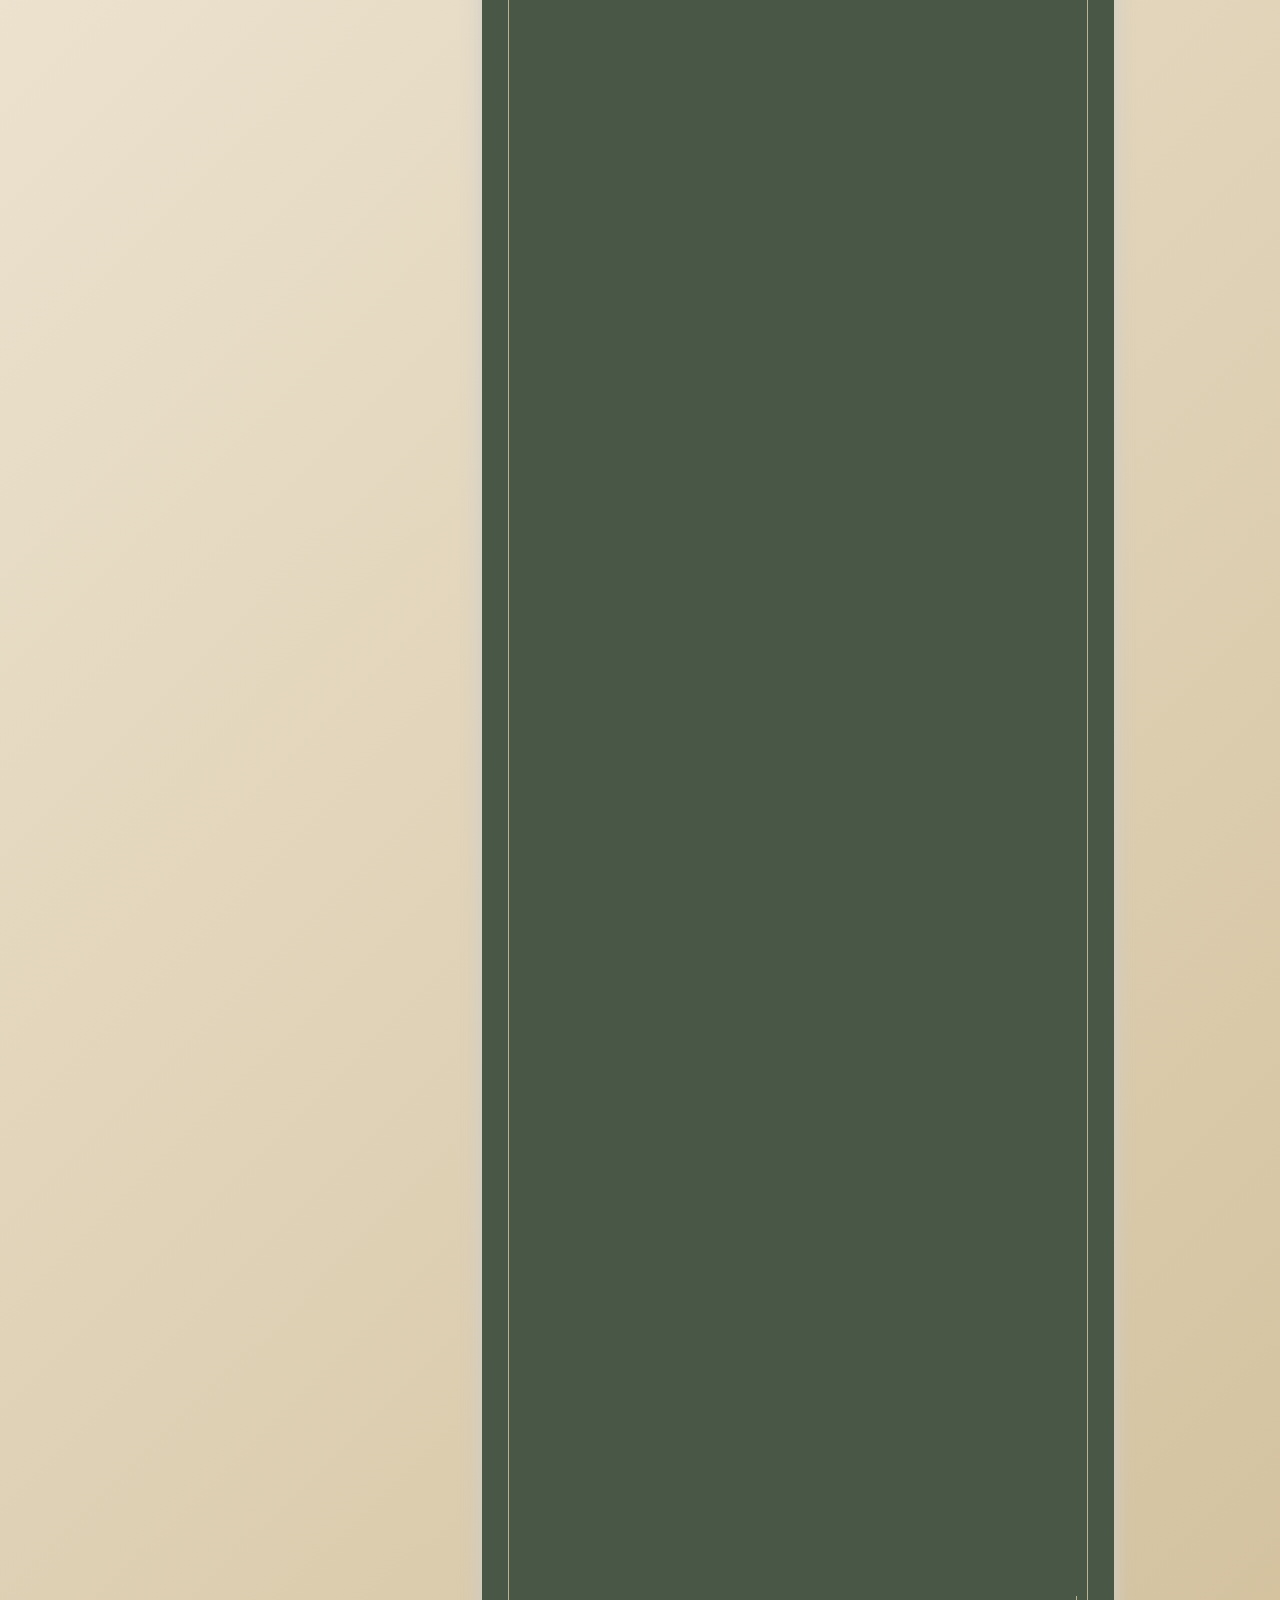
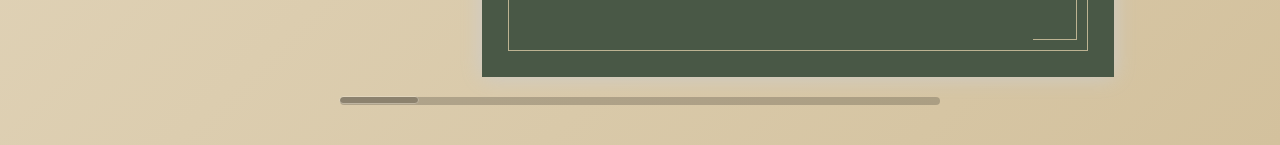
==== commit 6c7140b5: "add more product list" ====
--- a/index.html
+++ b/index.html
@@ -29,7 +29,7 @@
         </div>
       </div>
 
-      <div id="book-zoom">
+      <!-- <div id="book-zoom">
         <div class="sample-docs">
           <div class="hard cover-page">
             <article class="page page-num-1 cover-page">
@@ -213,6 +213,422 @@
                   <p class="phone">+91 98765 43210</p>
                 </div>
                 <p class="cover-script">Stay for a while</p>
+              </div>
+            </article>
+          </div>
+        </div>
+      </div> -->
+
+      <div id="book-zoom">
+        <div class="sample-docs">
+          <!-- PAGE 1: COVER -->
+          <div class="hard cover-page">
+            <article class="page page-num-1 cover-page">
+              <div class="cover-border">
+                <div class="wheat-mark" aria-hidden="true">
+                  <span>
+                    <img
+                      src="./public/pics/backery_logo.png"
+                      alt="Oven Tales Bakery Logo"
+                    />
+                  </span>
+                </div>
+                <p class="cover-kicker">FRESHLY BAKED EVERY DAY</p>
+                <h1>Oven<br />Tales</h1>
+                <p class="cover-script">A little joy in every bite</p>
+                <div class="cover-divider"></div>
+                <p class="cover-menu">B A K E R Y &nbsp; M E N U</p>
+              </div>
+            </article>
+          </div>
+
+          <!-- PAGE 2: MORNING BAKES -->
+          <div class="hard">
+            <article class="page page-num-2 menu-page">
+              <div class="menu-heading">
+                <p class="section-number">01</p>
+                <h2>Morning<br />Bakes</h2>
+                <p class="section-note">Golden from the oven</p>
+              </div>
+              <div class="menu-list">
+                <div class="menu-item">
+                  <div>
+                    <h3>Classic Butter Croissant</h3>
+                    <p>Flaky, buttery and freshly baked layers</p>
+                  </div>
+                  <strong>₹145</strong>
+                </div>
+
+                <div class="menu-item">
+                  <div>
+                    <h3>Chocolate Croissant</h3>
+                    <p>Golden pastry filled with rich chocolate</p>
+                  </div>
+                  <strong>₹175</strong>
+                </div>
+
+                <div class="menu-item">
+                  <div>
+                    <h3>Almond Croissant</h3>
+                    <p>Buttery pastry topped with toasted almonds</p>
+                  </div>
+                  <strong>₹195</strong>
+                </div>
+
+                <div class="menu-item">
+                  <div>
+                    <h3>Cinnamon Roll</h3>
+                    <p>Sweet cinnamon filling with cream cheese glaze</p>
+                  </div>
+                  <strong>₹165</strong>
+                </div>
+
+                <div class="menu-item">
+                  <div>
+                    <h3>Blueberry Danish</h3>
+                    <p>Flaky pastry with vanilla cream and blueberries</p>
+                  </div>
+                  <strong>₹185</strong>
+                </div>
+
+                <div class="menu-item">
+                  <div>
+                    <h3>Chocolate Muffin</h3>
+                    <p>Soft muffin loaded with chocolate chips</p>
+                  </div>
+                  <strong>₹120</strong>
+                </div>
+              </div>
+            </article>
+          </div>
+
+          <!-- PAGE 3: FRESH BREADS -->
+          <div class="page">
+            <article class="page page-num-3 menu-page warm-page">
+              <div class="menu-heading">
+                <p class="section-number">02</p>
+                <h2>Fresh<br />Breads</h2>
+                <p class="section-note">Freshly baked with love</p>
+              </div>
+              <div class="menu-list">
+                <div class="menu-item">
+                  <div>
+                    <h3>Classic Sourdough</h3>
+                    <p>Slow-fermented artisan bread with a crisp crust</p>
+                  </div>
+                  <strong>₹240</strong>
+                </div>
+
+                <div class="menu-item">
+                  <div>
+                    <h3>Garlic Bread</h3>
+                    <p>Toasted bread with garlic butter and herbs</p>
+                  </div>
+                  <strong>₹150</strong>
+                </div>
+
+                <div class="menu-item">
+                  <div>
+                    <h3>Rosemary Focaccia</h3>
+                    <p>Italian bread with olive oil and fresh rosemary</p>
+                  </div>
+                  <strong>₹220</strong>
+                </div>
+
+                <div class="menu-item">
+                  <div>
+                    <h3>French Baguette</h3>
+                    <p>Traditional French bread with a crispy crust</p>
+                  </div>
+                  <strong>₹180</strong>
+                </div>
+
+                <div class="menu-item">
+                  <div>
+                    <h3>Multigrain Bread</h3>
+                    <p>Wholesome bread with seeds, oats and grains</p>
+                  </div>
+                  <strong>₹260</strong>
+                </div>
+
+                <div class="menu-item">
+                  <div>
+                    <h3>Milk Bread</h3>
+                    <p>Soft, fluffy and lightly sweet bread</p>
+                  </div>
+                  <strong>₹140</strong>
+                </div>
+              </div>
+            </article>
+          </div>
+
+          <!-- PAGE 4: CAKES & PASTRIES -->
+          <div class="page">
+            <article class="page page-num-4 menu-page">
+              <div class="menu-heading">
+                <p class="section-number">03</p>
+                <h2>Cakes &amp;<br />Pastries</h2>
+                <p class="section-note">Made for sweet moments</p>
+              </div>
+              <div class="menu-list">
+                <div class="menu-item">
+                  <div>
+                    <h3>Chocolate Truffle Cake</h3>
+                    <p>Rich chocolate sponge with smooth ganache</p>
+                  </div>
+                  <strong>₹280</strong>
+                </div>
+
+                <div class="menu-item">
+                  <div>
+                    <h3>Red Velvet Cake</h3>
+                    <p>Soft red velvet sponge with cream cheese frosting</p>
+                  </div>
+                  <strong>₹290</strong>
+                </div>
+
+                <div class="menu-item">
+                  <div>
+                    <h3>Black Forest Cake</h3>
+                    <p>Chocolate sponge, cherries and whipped cream</p>
+                  </div>
+                  <strong>₹260</strong>
+                </div>
+
+                <div class="menu-item">
+                  <div>
+                    <h3>Tiramisu</h3>
+                    <p>Espresso-soaked sponge with mascarpone cream</p>
+                  </div>
+                  <strong>₹280</strong>
+                </div>
+
+                <div class="menu-item">
+                  <div>
+                    <h3>Blueberry Cheesecake</h3>
+                    <p>Creamy cheesecake with blueberry topping</p>
+                  </div>
+                  <strong>₹295</strong>
+                </div>
+
+                <div class="menu-item">
+                  <div>
+                    <h3>Chocolate Éclair</h3>
+                    <p>Light choux pastry filled with chocolate cream</p>
+                  </div>
+                  <strong>₹210</strong>
+                </div>
+              </div>
+            </article>
+          </div>
+
+          <!-- PAGE 5: COOKIES & DESSERTS -->
+          <div class="page">
+            <article class="page page-num-5 menu-page warm-page">
+              <div class="menu-heading">
+                <p class="section-number">04</p>
+                <h2>Cookies &amp;<br />Desserts</h2>
+                <p class="section-note">Little bites of happiness</p>
+              </div>
+              <div class="menu-list">
+                <div class="menu-item">
+                  <div>
+                    <h3>Chocolate Chip Cookies</h3>
+                    <p>Crunchy cookies loaded with chocolate chips</p>
+                  </div>
+                  <strong>₹90</strong>
+                </div>
+
+                <div class="menu-item">
+                  <div>
+                    <h3>Double Chocolate Cookies</h3>
+                    <p>Rich cocoa cookies with chocolate chunks</p>
+                  </div>
+                  <strong>₹110</strong>
+                </div>
+
+                <div class="menu-item">
+                  <div>
+                    <h3>Butter Cookies</h3>
+                    <p>Classic homemade cookies with buttery goodness</p>
+                  </div>
+                  <strong>₹80</strong>
+                </div>
+
+                <div class="menu-item">
+                  <div>
+                    <h3>Fudgy Brownie</h3>
+                    <p>Rich, moist chocolate brownie</p>
+                  </div>
+                  <strong>₹150</strong>
+                </div>
+
+                <div class="menu-item">
+                  <div>
+                    <h3>Walnut Brownie</h3>
+                    <p>Chocolate brownie topped with crunchy walnuts</p>
+                  </div>
+                  <strong>₹180</strong>
+                </div>
+
+                <div class="menu-item">
+                  <div>
+                    <h3>Chocolate Mousse</h3>
+                    <p>Silky smooth chocolate dessert</p>
+                  </div>
+                  <strong>₹190</strong>
+                </div>
+              </div>
+            </article>
+          </div>
+
+          <!-- PAGE 6: SAVOURY BITES -->
+          <div class="page">
+            <article class="page page-num-6 menu-page">
+              <div class="menu-heading">
+                <p class="section-number">05</p>
+                <h2>Savoury<br />Bites</h2>
+                <p class="section-note">Fresh, crispy and delicious</p>
+              </div>
+              <div class="menu-list">
+                <div class="menu-item">
+                  <div>
+                    <h3>Veg Puff</h3>
+                    <p>Flaky pastry filled with spiced vegetables</p>
+                  </div>
+                  <strong>₹45</strong>
+                </div>
+
+                <div class="menu-item">
+                  <div>
+                    <h3>Paneer Puff</h3>
+                    <p>Crispy pastry stuffed with spicy paneer filling</p>
+                  </div>
+                  <strong>₹65</strong>
+                </div>
+
+                <div class="menu-item">
+                  <div>
+                    <h3>Veg Pizza Slice</h3>
+                    <p>Cheesy pizza topped with fresh vegetables</p>
+                  </div>
+                  <strong>₹110</strong>
+                </div>
+
+                <div class="menu-item">
+                  <div>
+                    <h3>Cheese Garlic Bread</h3>
+                    <p>Toasted bread topped with garlic butter and cheese</p>
+                  </div>
+                  <strong>₹130</strong>
+                </div>
+
+                <div class="menu-item">
+                  <div>
+                    <h3>Veg Sandwich</h3>
+                    <p>Fresh vegetables, cheese and creamy dressing</p>
+                  </div>
+                  <strong>₹120</strong>
+                </div>
+
+                <div class="menu-item">
+                  <div>
+                    <h3>Paneer Sandwich</h3>
+                    <p>Grilled sandwich with seasoned paneer filling</p>
+                  </div>
+                  <strong>₹150</strong>
+                </div>
+              </div>
+            </article>
+          </div>
+
+          <!-- PAGE 7: COFFEE & DRINKS -->
+          <div class="hard">
+            <article class="page page-num-7 menu-page warm-page">
+              <div class="menu-heading">
+                <p class="section-number">06</p>
+                <h2>Coffee &amp;<br />Drinks</h2>
+                <p class="section-note">The perfect pairing</p>
+              </div>
+              <div class="menu-list">
+                <div class="menu-item">
+                  <div>
+                    <h3>Espresso</h3>
+                    <p>Strong and rich freshly brewed coffee</p>
+                  </div>
+                  <strong>₹100</strong>
+                </div>
+
+                <div class="menu-item">
+                  <div>
+                    <h3>Cappuccino</h3>
+                    <p>Espresso with steamed milk and creamy foam</p>
+                  </div>
+                  <strong>₹160</strong>
+                </div>
+
+                <div class="menu-item">
+                  <div>
+                    <h3>Café Latte</h3>
+                    <p>Smooth espresso blended with steamed milk</p>
+                  </div>
+                  <strong>₹180</strong>
+                </div>
+
+                <div class="menu-item">
+                  <div>
+                    <h3>Classic Mocha</h3>
+                    <p>Espresso, chocolate and steamed milk</p>
+                  </div>
+                  <strong>₹210</strong>
+                </div>
+
+                <div class="menu-item">
+                  <div>
+                    <h3>Belgian Hot Chocolate</h3>
+                    <p>Rich Belgian chocolate with creamy milk</p>
+                  </div>
+                  <strong>₹225</strong>
+                </div>
+
+                <div class="menu-item">
+                  <div>
+                    <h3>Cold Coffee</h3>
+                    <p>Chilled coffee blended with creamy milk</p>
+                  </div>
+                  <strong>₹180</strong>
+                </div>
+
+                <div class="menu-item">
+                  <div>
+                    <h3>Fresh Lemon Iced Tea</h3>
+                    <p>Refreshing iced tea with fresh lemon</p>
+                  </div>
+                  <strong>₹130</strong>
+                </div>
+              </div>
+            </article>
+          </div>
+
+          <!-- PAGE 8: SPECIALS & CONTACT -->
+          <div class="hard">
+            <article class="page page-num-8 end-page">
+              <div class="cover-border">
+                <p class="end-kicker">OUR SPECIAL TOUCH</p>
+                <h2>Every celebration<br />deserves a cake.</h2>
+
+                <div class="end-details">
+                  <p>Custom Birthday Cakes</p>
+                  <p>Wedding &amp; Anniversary Cakes</p>
+                  <p>Personalised Dessert Boxes</p>
+                  <p>Freshly Baked Hampers</p>
+                  <br />
+                  <p>12 Willow Lane, Bengaluru</p>
+                  <p>Monday – Sunday · 8:00 AM – 9:00 PM</p>
+                  <p class="phone">+91 98765 43210</p>
+                </div>
+
+                <p class="cover-script">Thank you for visiting Oven Tales!</p>
               </div>
             </article>
           </div>
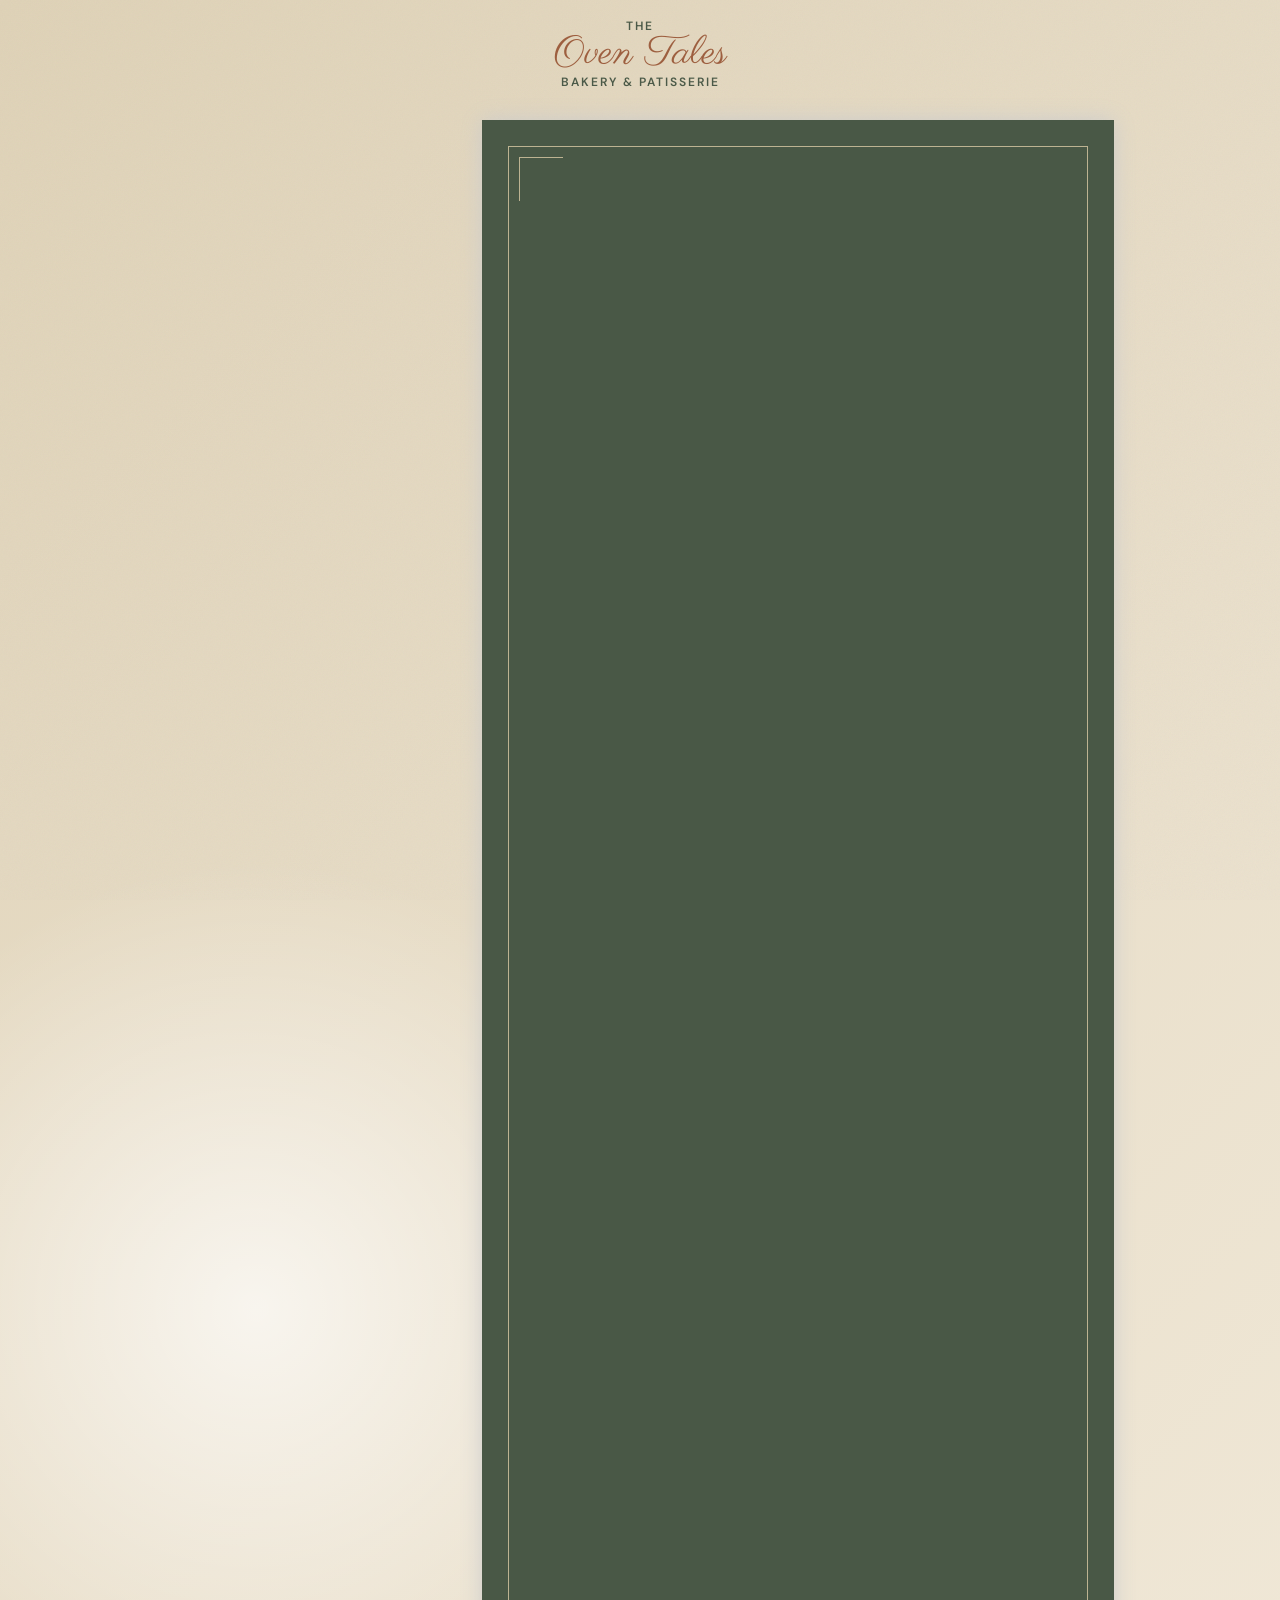
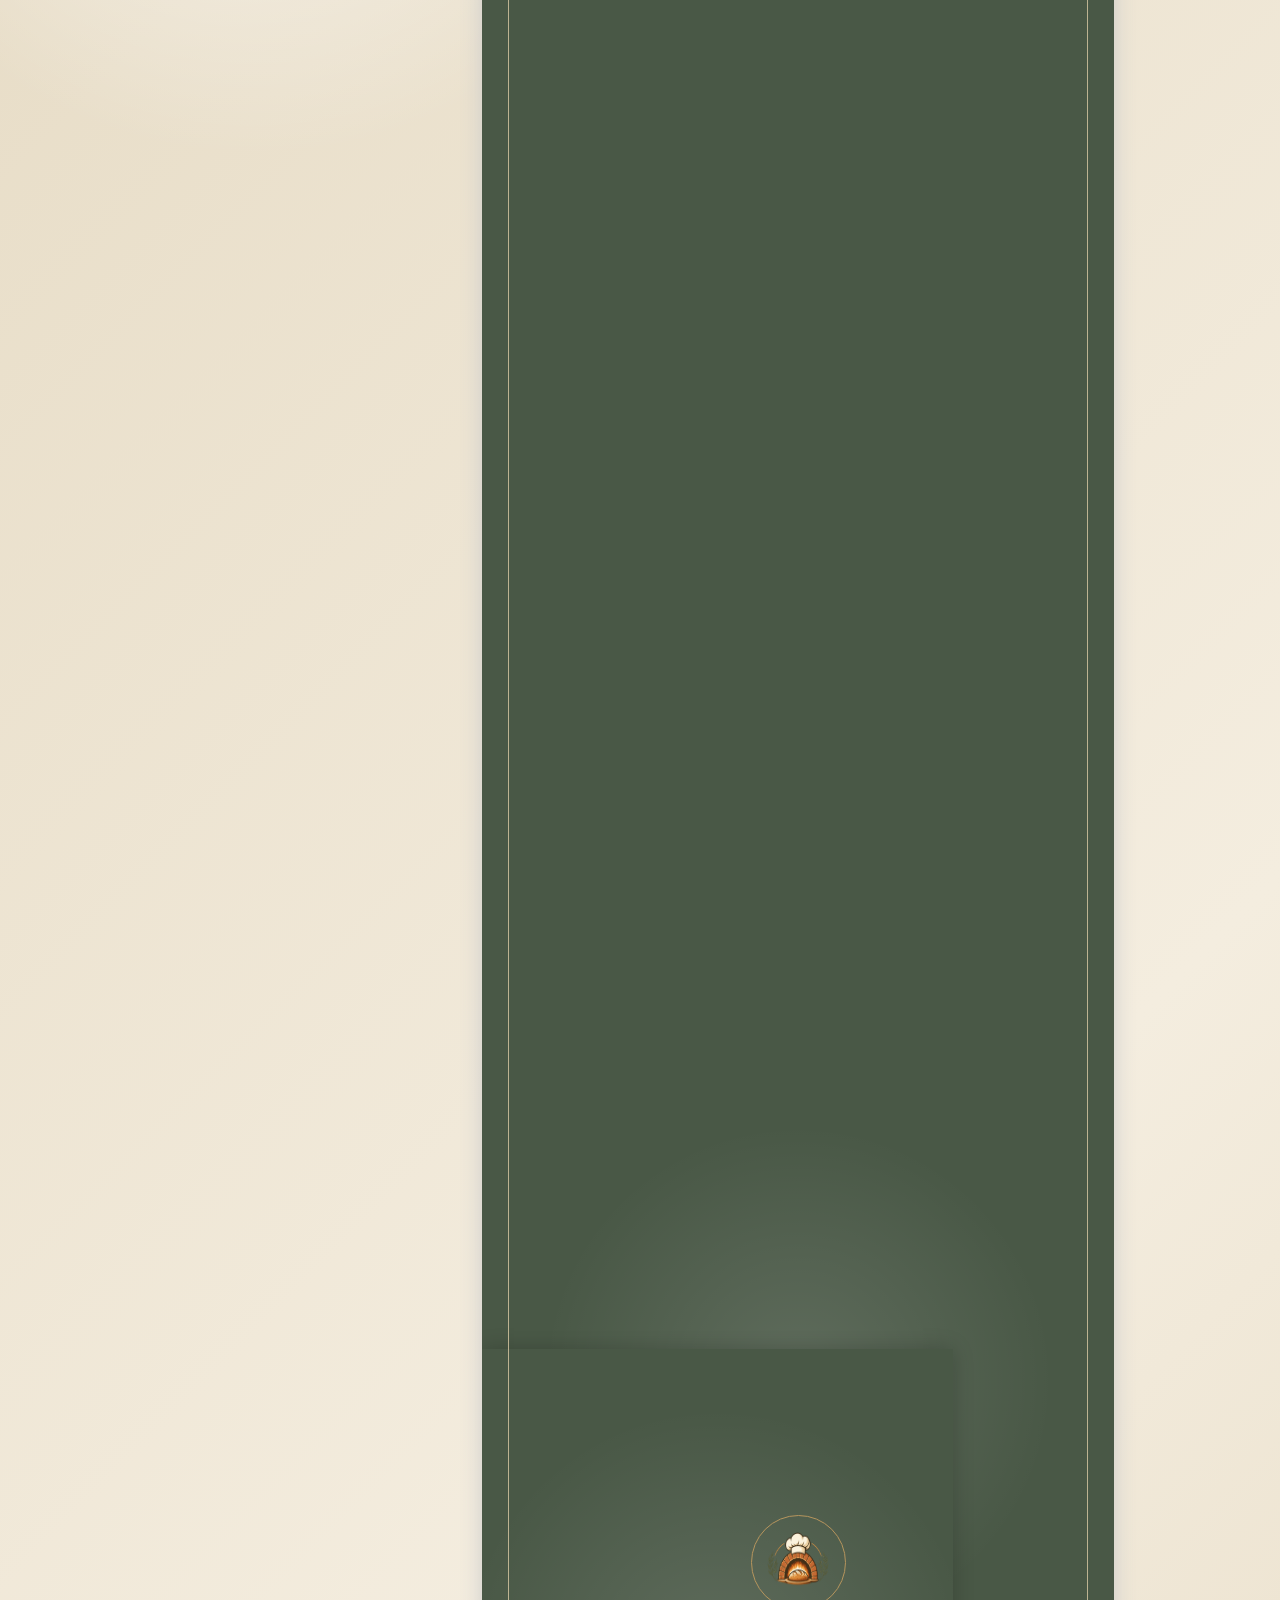
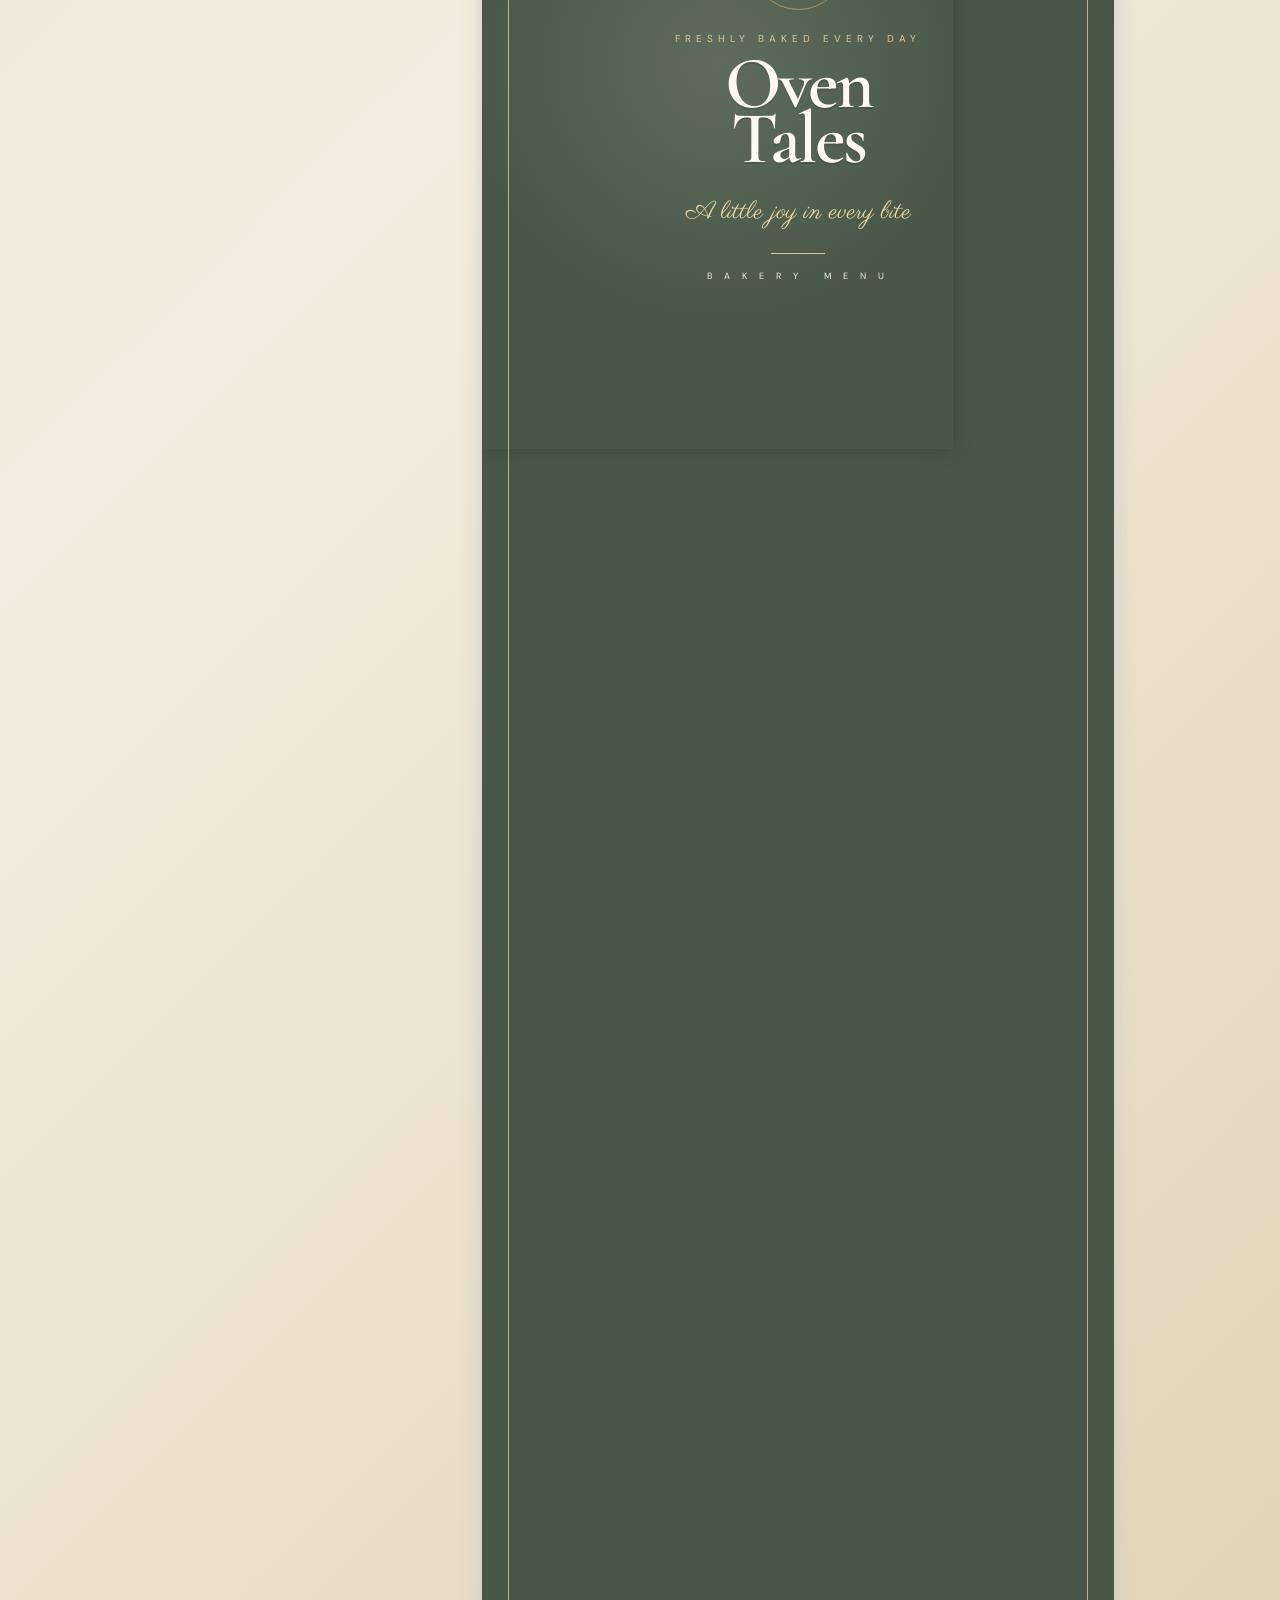
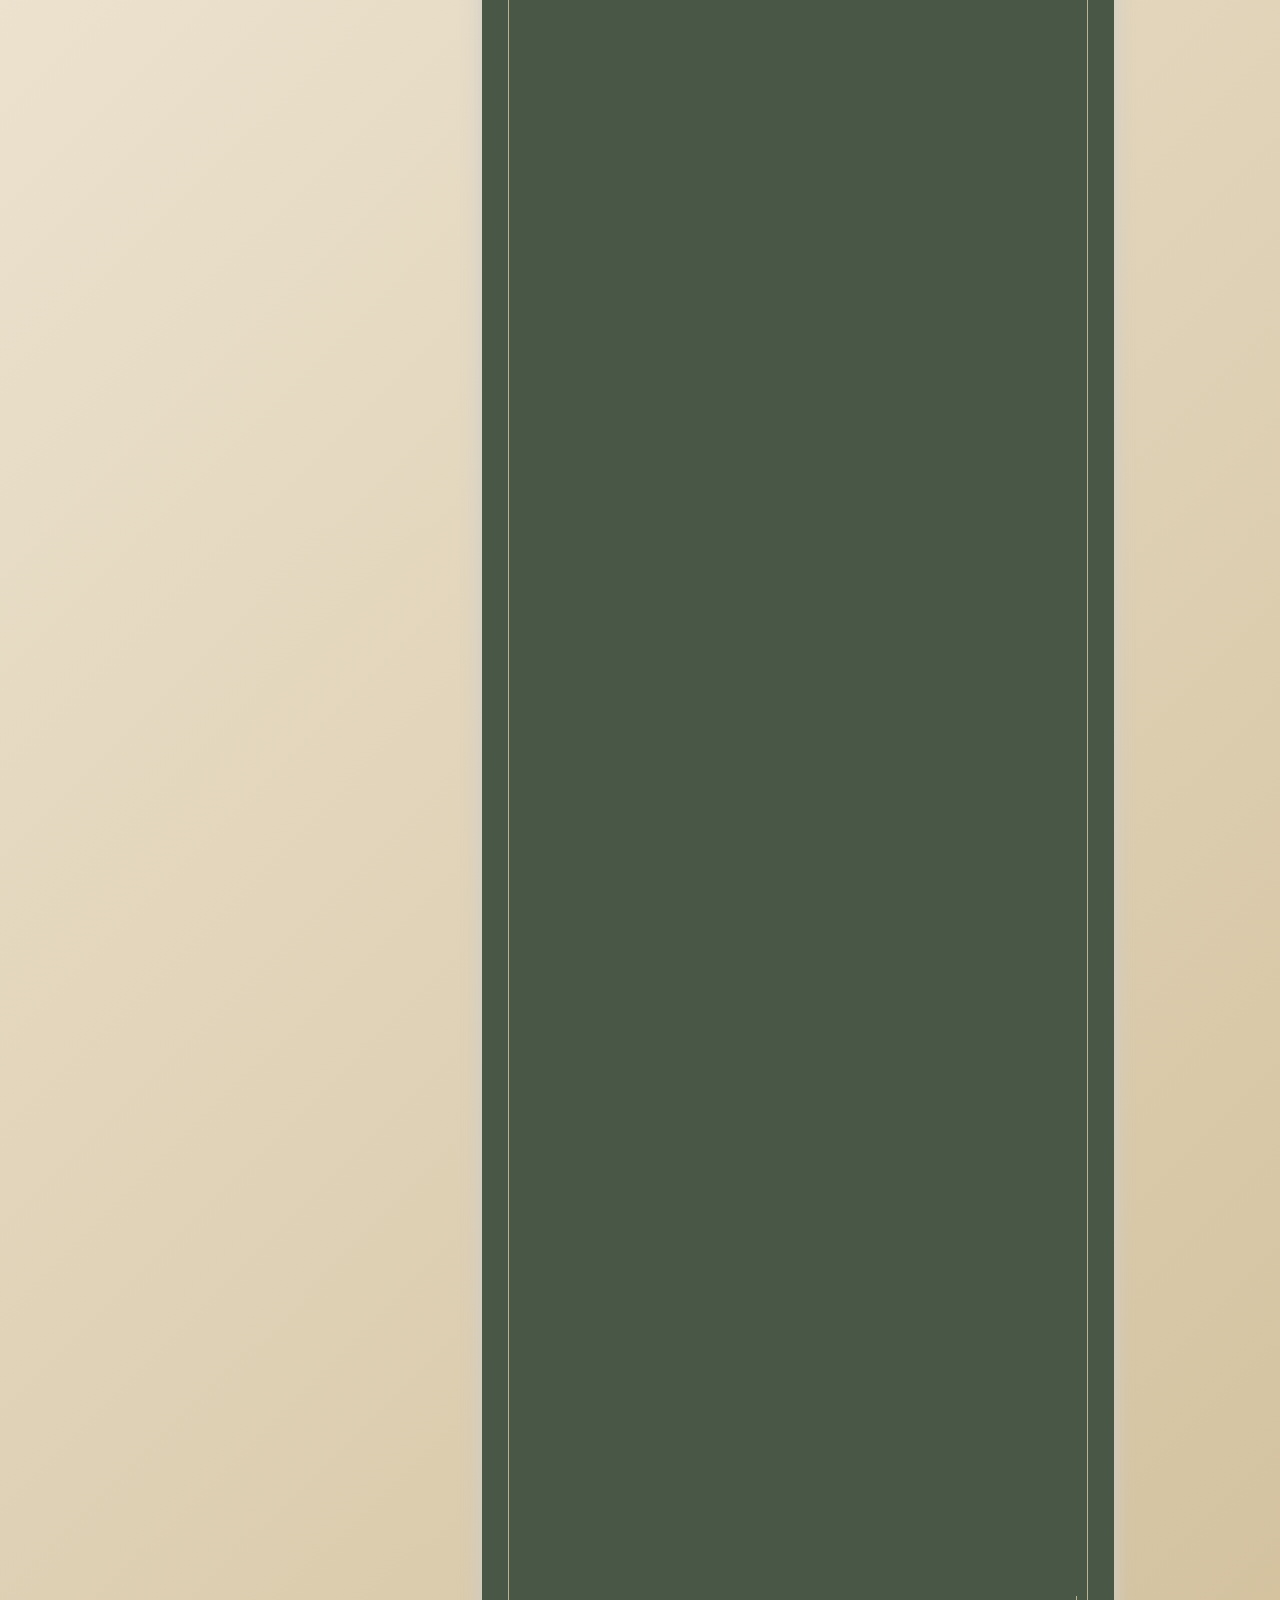
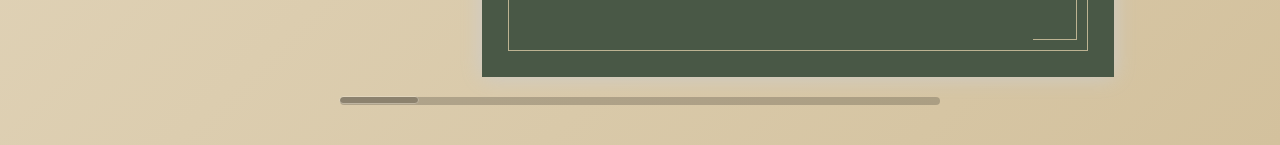
==== commit dc2187b7: "logo change" ====
--- a/index.html
+++ b/index.html
@@ -29,196 +29,6 @@
         </div>
       </div>
 
-      <!-- <div id="book-zoom">
-        <div class="sample-docs">
-          <div class="hard cover-page">
-            <article class="page page-num-1 cover-page">
-              <div class="cover-border">
-                <div class="wheat-mark" aria-hidden="true">
-                  <span><img src="./public/pics/backery_logo.png" alt="backery_logo"></span>
-                </div>
-                <p class="cover-kicker">FRESHLY BAKED EVERY DAY</p>
-                <h1>Oven<br />Tales</h1>
-                <p class="cover-script">A little joy in every bite</p>
-                <div class="cover-divider"></div>
-                <p class="cover-menu">B A K E R Y &nbsp; M E N U</p>
-              </div>
-            </article>
-          </div>
-          <div class="hard">
-            <article class="page page-num-2 menu-page">
-              <div class="menu-heading">
-                <p class="section-number">01</p>
-                <h2>Morning<br />Bakes</h2>
-                <p class="section-note">Golden from the oven</p>
-              </div>
-              <div class="menu-list">
-                <div class="menu-item">
-                  <div>
-                    <h3>Butter Croissant</h3>
-                    <p>Flaky, honey-glazed layers</p>
-                  </div>
-                  <strong>₹145</strong>
-                </div>
-                <div class="menu-item">
-                  <div>
-                    <h3>Almond Pain Au Chocolat</h3>
-                    <p>Dark chocolate, toasted almonds</p>
-                  </div>
-                  <strong>₹195</strong>
-                </div>
-                <div class="menu-item">
-                  <div>
-                    <h3>Cinnamon Roll</h3>
-                    <p>Brown sugar, cream cheese glaze</p>
-                  </div>
-                  <strong>₹165</strong>
-                </div>
-                <div class="menu-item">
-                  <div>
-                    <h3>Blueberry Danish</h3>
-                    <p>Vanilla cream, fresh berries</p>
-                  </div>
-                  <strong>₹185</strong>
-                </div>
-              </div>
-            </article>
-          </div>
-          
-          <div class="page">
-            <article class="page page-num-3 menu-page warm-page">
-              <div class="menu-heading">
-                <p class="section-number">02</p>
-                <h2>Fresh<br />Breads</h2>
-                <p class="section-note">Slow fermented &amp; crusty</p>
-              </div>
-              <div class="menu-list">
-                <div class="menu-item">
-                  <div>
-                    <h3>Rustic Sourdough</h3>
-                    <p>48-hour fermented loaf</p>
-                  </div>
-                  <strong>₹240</strong>
-                </div>
-                <div class="menu-item">
-                  <div>
-                    <h3>Rosemary Focaccia</h3>
-                    <p>Olive oil, sea salt, herbs</p>
-                  </div>
-                  <strong>₹220</strong>
-                </div>
-                <div class="menu-item">
-                  <div>
-                    <h3>Country Baguette</h3>
-                    <p>Crisp crust, soft centre</p>
-                  </div>
-                  <strong>₹180</strong>
-                </div>
-                <div class="menu-item">
-                  <div>
-                    <h3>Multigrain Loaf</h3>
-                    <p>Seeds, oats, honey</p>
-                  </div>
-                  <strong>₹260</strong>
-                </div>
-              </div>
-            </article>
-          </div>
-          <div class="page">
-            <article class="page page-num-4 menu-page">
-              <div class="menu-heading">
-                <p class="section-number">03</p>
-                <h2>Cakes &amp;<br />Patisserie</h2>
-                <p class="section-note">Made for sweet moments</p>
-              </div>
-              <div class="menu-list">
-                <div class="menu-item">
-                  <div>
-                    <h3>Tiramisu</h3>
-                    <p>Espresso, mascarpone, cocoa</p>
-                  </div>
-                  <strong>₹280</strong>
-                </div>
-                <div class="menu-item">
-                  <div>
-                    <h3>Chocolate Mousse</h3>
-                    <p>70% dark chocolate, cream</p>
-                  </div>
-                  <strong>₹260</strong>
-                </div>
-                <div class="menu-item">
-                  <div>
-                    <h3>Berry Chantilly</h3>
-                    <p>Sponge, berries, vanilla cream</p>
-                  </div>
-                  <strong>₹295</strong>
-                </div>
-                <div class="menu-item">
-                  <div>
-                    <h3>Caramel Eclair</h3>
-                    <p>Choux, salted caramel custard</p>
-                  </div>
-                  <strong>₹210</strong>
-                </div>
-              </div>
-            </article>
-          </div>
-          <div class="hard">
-            <article class="page page-num-5 menu-page warm-page">
-              <div class="menu-heading">
-                <p class="section-number">04</p>
-                <h2>Coffee &amp;<br />Drinks</h2>
-                <p class="section-note">The perfect pairing</p>
-              </div>
-              <div class="menu-list">
-                <div class="menu-item">
-                  <div>
-                    <h3>Café Latte</h3>
-                    <p>Espresso, steamed milk</p>
-                  </div>
-                  <strong>₹180</strong>
-                </div>
-                <div class="menu-item">
-                  <div>
-                    <h3>Vienna Mocha</h3>
-                    <p>Cocoa, espresso, whipped cream</p>
-                  </div>
-                  <strong>₹210</strong>
-                </div>
-                <div class="menu-item">
-                  <div>
-                    <h3>Belgian Hot Chocolate</h3>
-                    <p>Rich chocolate, vanilla</p>
-                  </div>
-                  <strong>₹225</strong>
-                </div>
-                <div class="menu-item">
-                  <div>
-                    <h3>Berry Iced Tea</h3>
-                    <p>Black tea, berries, citrus</p>
-                  </div>
-                  <strong>₹195</strong>
-                </div>
-              </div>
-            </article>
-          </div>
-          <div class="hard">
-            <article class="page page-num-6 end-page">
-              <div class="cover-border">
-                <p class="end-kicker">VISIT US</p>
-                <h2>Made with love,<br />served with a smile.</h2>
-                <div class="end-details">
-                  <p>12 Willow Lane, Bengaluru</p>
-                  <p>Mon–Sun · 8:00 AM–9:00 PM</p>
-                  <p class="phone">+91 98765 43210</p>
-                </div>
-                <p class="cover-script">Stay for a while</p>
-              </div>
-            </article>
-          </div>
-        </div>
-      </div> -->
-
       <div id="book-zoom">
         <div class="sample-docs">
           <!-- PAGE 1: COVER -->
@@ -228,7 +38,7 @@
                 <div class="wheat-mark" aria-hidden="true">
                   <span>
                     <img
-                      src="./public/pics/backery_logo.png"
+                      src="./public/pics/oven tales menu logo.png"
                       alt="Oven Tales Bakery Logo"
                     />
                   </span>
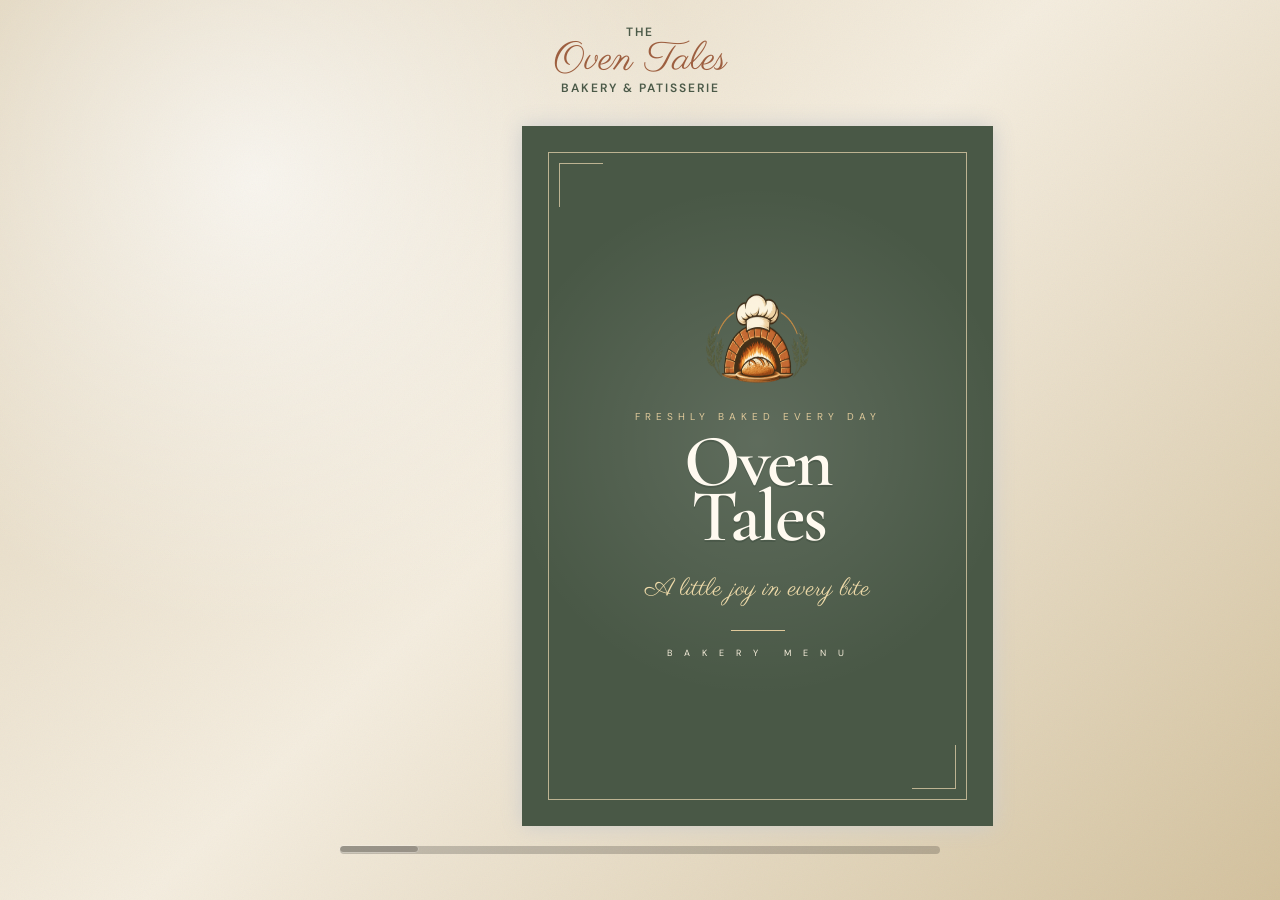
==== commit d4d03c4f: "logo change" ====
--- a/index.html
+++ b/index.html
@@ -574,6 +574,8 @@
             gradients: true,
             autoCenter: true,
             duration: 1000,
+            width: 942,
+            height: 700,
             pages: 6,
             when: {
               turning: function (e, page, view) {
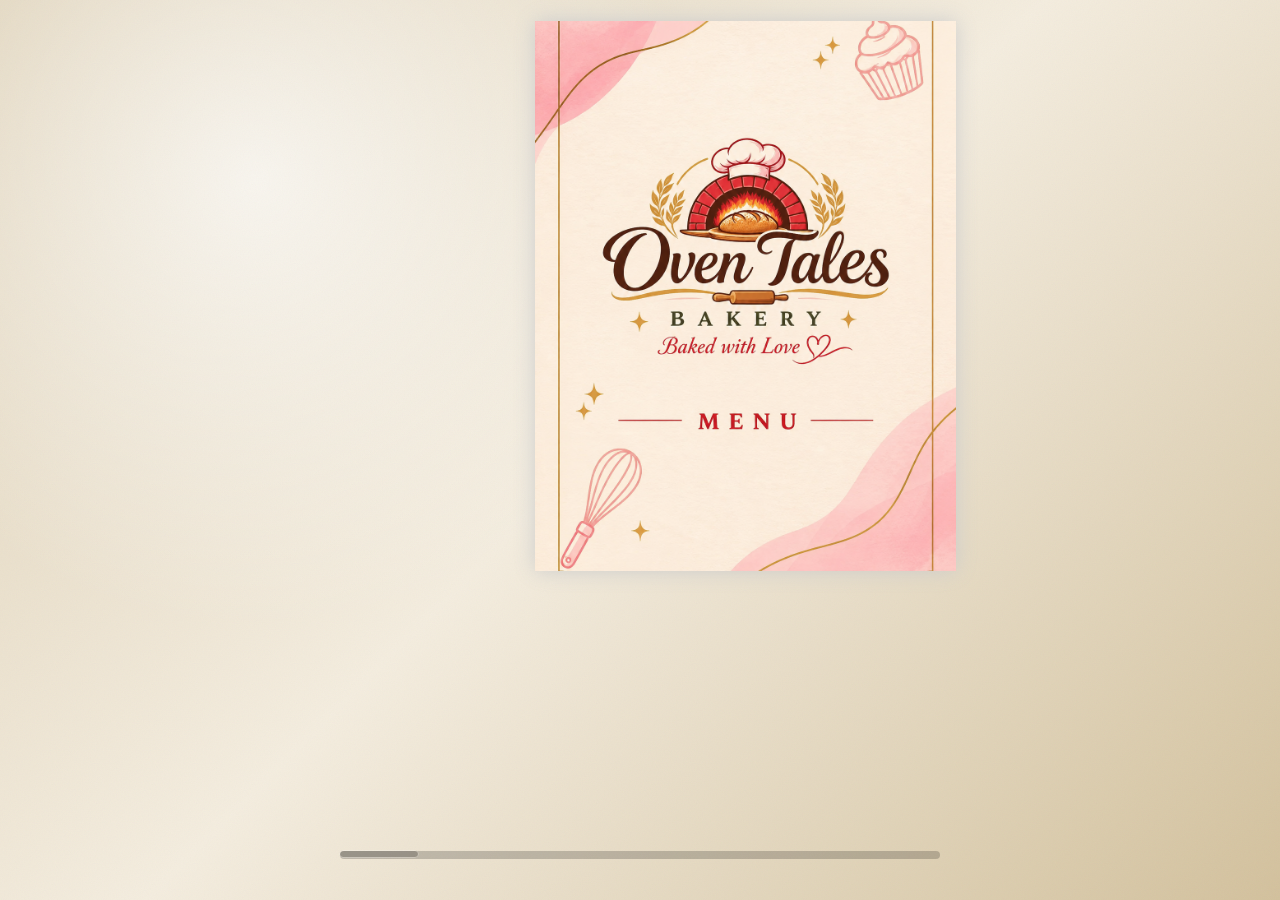
==== commit c6df400d: "YO" ====
--- a/index.html
+++ b/index.html
@@ -21,40 +21,22 @@
   </head>
   <body>
     <div id="canvas">
-      <div class="menu-header" aria-label="Oven Tales menu">
+      <!-- <div class="menu-header" aria-label="Oven Tales menu">
         <div class="brand-mark">
           <span class="brand-kicker">THE</span>
           <span class="brand-name">Oven Tales</span>
           <span class="brand-subtitle">BAKERY &amp; PATISSERIE</span>
         </div>
-      </div>
+      </div> -->
 
       <div id="book-zoom">
         <div class="sample-docs">
           <!-- PAGE 1: COVER -->
-          <div class="hard cover-page">
-            <article class="page page-num-1 cover-page">
-              <div class="cover-border">
-                <div class="wheat-mark" aria-hidden="true">
-                  <span>
-                    <img
-                      src="./public/pics/oven tales menu logo.png"
-                      alt="Oven Tales Bakery Logo"
-                    />
-                  </span>
-                </div>
-                <p class="cover-kicker">FRESHLY BAKED EVERY DAY</p>
-                <h1>Oven<br />Tales</h1>
-                <p class="cover-script">A little joy in every bite</p>
-                <div class="cover-divider"></div>
-                <p class="cover-menu">B A K E R Y &nbsp; M E N U</p>
-              </div>
-            </article>
-          </div>
+          <div class="hard cover-page"></div>
 
           <!-- PAGE 2: MORNING BAKES -->
-          <div class="hard">
-            <article class="page page-num-2 menu-page">
+          <div class="hard page-2">
+            <!-- <article class="page page-num-2 menu-page">
               <div class="menu-heading">
                 <p class="section-number">01</p>
                 <h2>Morning<br />Bakes</h2>
@@ -109,12 +91,12 @@
                   <strong>₹120</strong>
                 </div>
               </div>
-            </article>
+            </article> -->
           </div>
 
           <!-- PAGE 3: FRESH BREADS -->
-          <div class="page">
-            <article class="page page-num-3 menu-page warm-page">
+          <div class="page page-3">
+            <!-- <article class="page page-num-3 menu-page warm-page">
               <div class="menu-heading">
                 <p class="section-number">02</p>
                 <h2>Fresh<br />Breads</h2>
@@ -169,12 +151,12 @@
                   <strong>₹140</strong>
                 </div>
               </div>
-            </article>
+            </article> -->
           </div>
 
           <!-- PAGE 4: CAKES & PASTRIES -->
-          <div class="page">
-            <article class="page page-num-4 menu-page">
+          <div class="page page-4">
+            <!-- <article class="page page-num-4 menu-page">
               <div class="menu-heading">
                 <p class="section-number">03</p>
                 <h2>Cakes &amp;<br />Pastries</h2>
@@ -229,12 +211,12 @@
                   <strong>₹210</strong>
                 </div>
               </div>
-            </article>
+            </article> -->
           </div>
 
           <!-- PAGE 5: COOKIES & DESSERTS -->
-          <div class="page">
-            <article class="page page-num-5 menu-page warm-page">
+          <div class="page page-5">
+            <!-- <article class="page page-num-5 menu-page warm-page">
               <div class="menu-heading">
                 <p class="section-number">04</p>
                 <h2>Cookies &amp;<br />Desserts</h2>
@@ -289,12 +271,12 @@
                   <strong>₹190</strong>
                 </div>
               </div>
-            </article>
+            </article> -->
           </div>
 
           <!-- PAGE 6: SAVOURY BITES -->
-          <div class="page">
-            <article class="page page-num-6 menu-page">
+          <div class="page page-6">
+            <!-- <article class="page page-num-6 menu-page">
               <div class="menu-heading">
                 <p class="section-number">05</p>
                 <h2>Savoury<br />Bites</h2>
@@ -349,7 +331,7 @@
                   <strong>₹150</strong>
                 </div>
               </div>
-            </article>
+            </article> -->
           </div>
 
           <!-- PAGE 7: COFFEE & DRINKS -->
@@ -421,27 +403,7 @@
           </div>
 
           <!-- PAGE 8: SPECIALS & CONTACT -->
-          <div class="hard">
-            <article class="page page-num-8 end-page">
-              <div class="cover-border">
-                <p class="end-kicker">OUR SPECIAL TOUCH</p>
-                <h2>Every celebration<br />deserves a cake.</h2>
-
-                <div class="end-details">
-                  <p>Custom Birthday Cakes</p>
-                  <p>Wedding &amp; Anniversary Cakes</p>
-                  <p>Personalised Dessert Boxes</p>
-                  <p>Freshly Baked Hampers</p>
-                  <br />
-                  <p>12 Willow Lane, Bengaluru</p>
-                  <p>Monday – Sunday · 8:00 AM – 9:00 PM</p>
-                  <p class="phone">+91 98765 43210</p>
-                </div>
-
-                <p class="cover-script">Thank you for visiting Oven Tales!</p>
-              </div>
-            </article>
-          </div>
+          <div class="hard end-page"></div>
         </div>
       </div>
 
@@ -574,8 +536,8 @@
             gradients: true,
             autoCenter: true,
             duration: 1000,
-            width: 942,
-            height: 700,
+            width: 842,
+            height: 550,
             pages: 6,
             when: {
               turning: function (e, page, view) {
